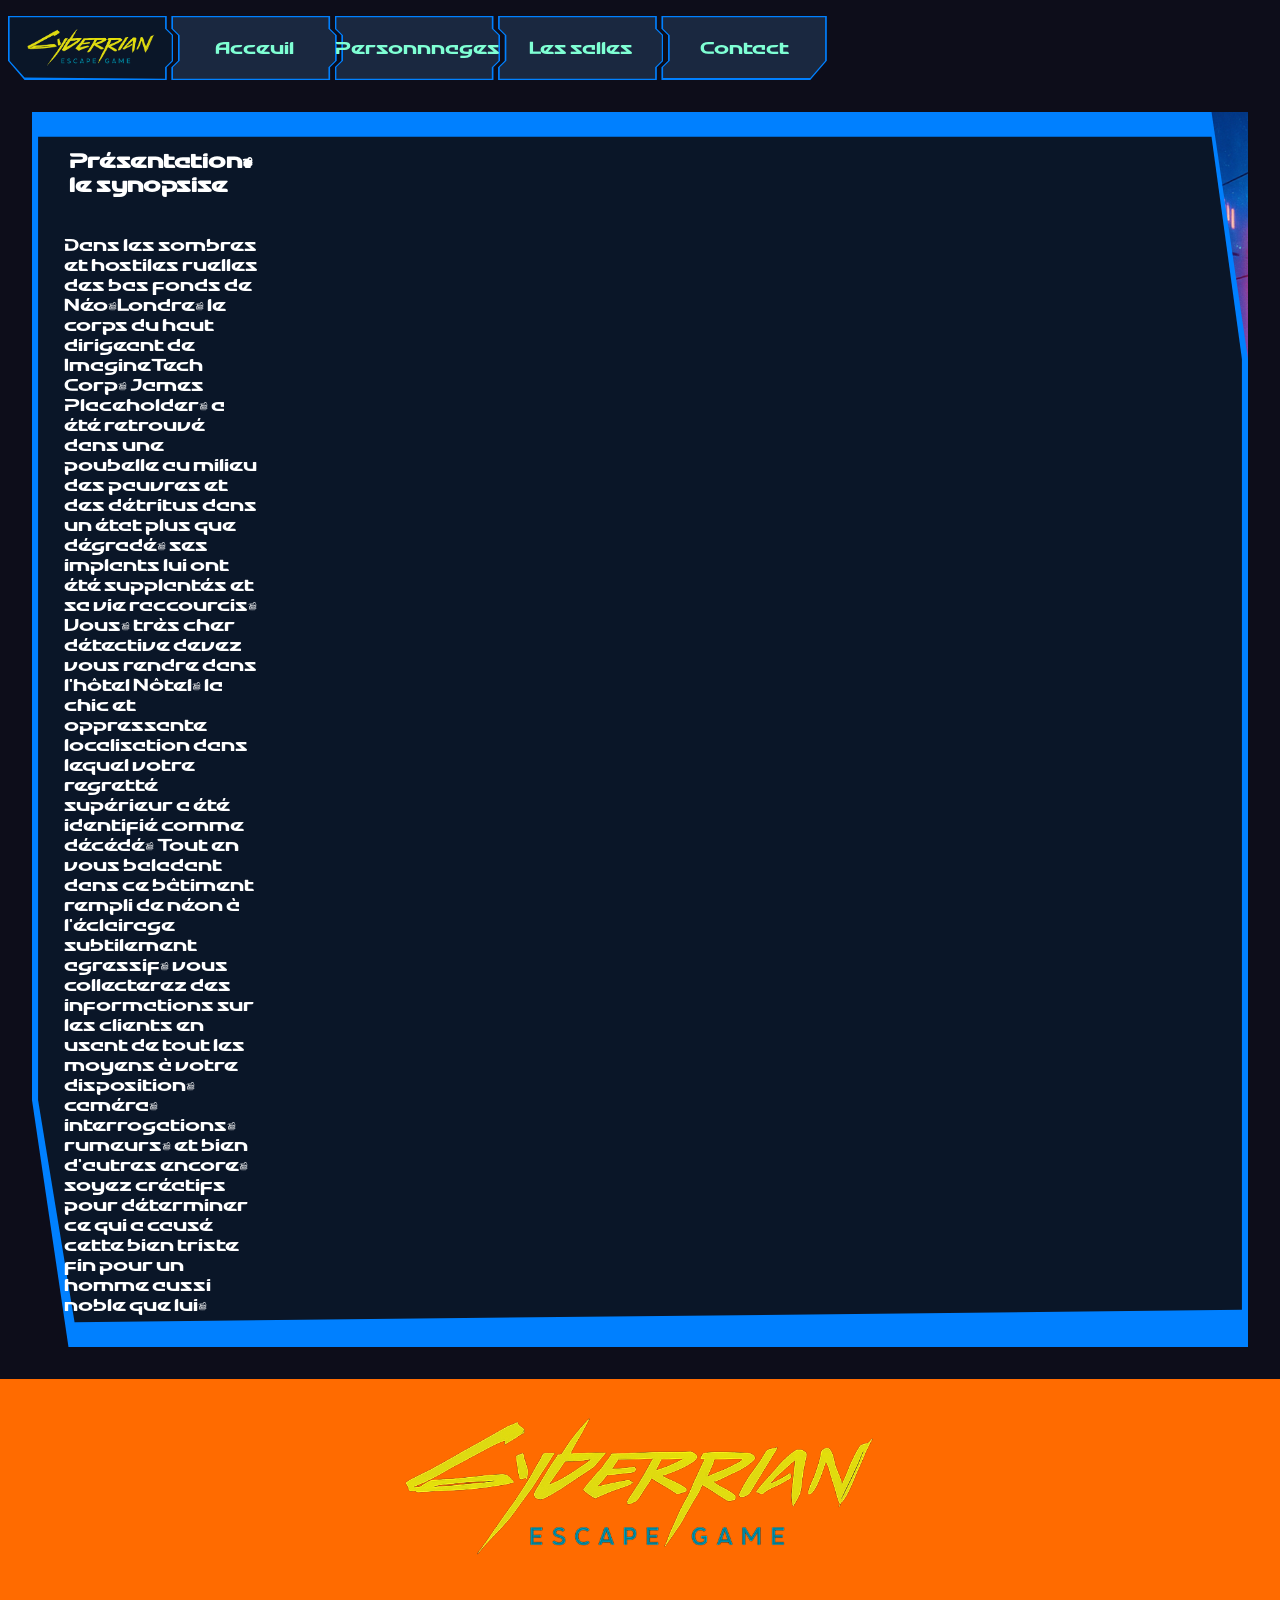
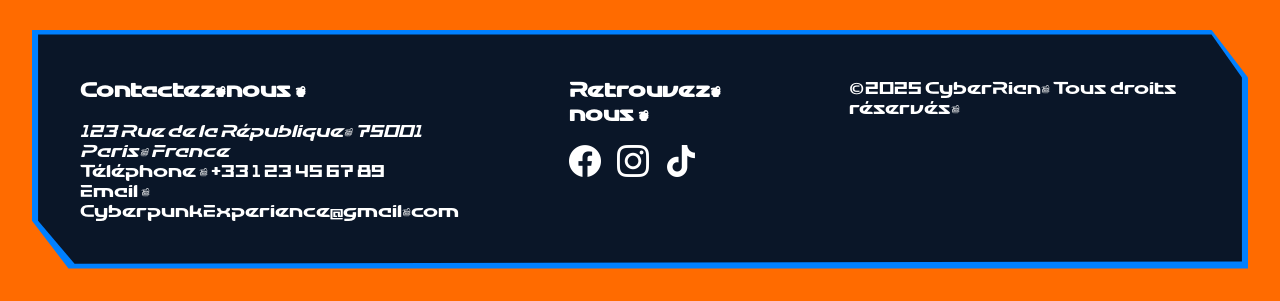
==== src/Acceuil.html @ f144827d "présentation et image hotel et cuisine" ====
<!DOCTYPE html>
<html lang="en">
<head>
    <meta charset="UTF-8">
    <meta name="viewport" content="width=device-width, initial-scale=1.0">
    <title>Escape Game CyberPunk - Victorian</title>
    <link rel="stylesheet" href="css/main.css">
    <link rel="stylesheet" href="css/header.css">
    <link rel="stylesheet" href="css/footer.css">
    <link rel="stylesheet" href="css/acceuil.css">
</head>
<body>
    <header>
        <!-- NavBar -->
         <nav>
            <div>
                <img src="images/Logo.png" alt="" id="LogoSite">
            </div>

            <div>
                <a href="Acceuil.html">Acceuil</a>
                <div class="sousMenu">
                    <div><a href="">Présentation</a></div>
                    <div><a href="">Un Univers</a></div>
                    <div><a href="">Une expérience</a></div>
                </div>
            </div>

            <div>
                <a href="Pnj.html">Personnnages</a>
                <div class="sousMenu">
                    <div><a href="">Pnj name</a></div>
                    <div><a href="">Pnj name</a></div>
                    <div><a href="">Pnj name</a></div>
                    <div><a href="">Pnj name</a></div>
                    <div><a href="">Pnj name</a></div>
                    <div><a href="">Pnj name</a></div>
                </div>
            </div>

            <div>
                <a href="Salles.html">Les salles</a>
                <div class="sousMenu">
                    <div><a href="">Hall du Nôtel</a></div>
                    <div><a href="">Nanty Narking</a></div>
                    <div><a href="">Room</a></div>
                    <div><a href="">Tickety-boo kitchen</a></div>
                    <div><a href="">ELSUR</a></div>
                </div>
            </div>

            <div>
                <a href="Contact.html">Contact</a>
                <div class="sousMenu">
                    <div><a href="">Informations</a></div>
                    <div><a href="">Candidater</a></div>
                </div>
            </div>
            
         </nav>
        
    </header>

    <main>
        <!-- présentation -->
        <article>
            <div id="présentation">
                <h3>Présentation: le synopsise </h3>
                <p>
                    Dans les sombres et hostiles ruelles des bas fonds de Néo-Londre,
                    le corps du haut dirigeant de ImagineTech Corp, James Placeholder,
                    a été retrouvé dans une poubelle au milieu des pauvres et des détritus dans un état plus que dégradé,
                    ses implants lui ont été supplantés et sa vie raccourcis. Vous, très cher détective devez vous rendre dans l'hôtel Nôtel,
                    la chic et oppressante localisation dans lequel votre regretté supérieur a été identifié comme décédé.
                    Tout en vous baladant dans ce bâtiment rempli de néon à l'éclairage subtilement agressif,
                    vous collecterez des informations sur les clients en usant de tout les moyens à votre disposition,
                    caméra, interrogations, rumeurs, et bien d'autres encore,
                    soyez créatifs pour déterminer ce qui a causé cette bien triste fin pour un homme aussi noble que lui.

                </p>
            </div>
            <div>
                <img src="./images/hotel.png" alt="image de l'hotel de l'extreieur" id="imageHotel">
                <img src="" alt="">
                <img src="" alt="">
            </div>

        </article>
    </main>
    
    <footer>
        <div>
            <img src="images/Logo.png" alt="Logo" id="logoFooter">
        </div>

        <article>
            <div id="InfosFooter">
                <h3>Contactez-nous !</h3>
                <address>
                    <p>123 Rue de la République, 75001 Paris, France</p>
                </address>
                <p>Téléphone : <a href="tel:+33123456789">+33 1 23 45 67 89</a></p>
                <p>Email : <a href="mailto:contact@monsite.fr">CyberpunkExperience@gmail.com</a></p>
            </div>

            <div id="ContactFooter">
                <h3>Retrouvez-nous !</h3>
                <div>
                    <a href="https://www.youtube.com/watch?v=dQw4w9WgXcQ" target="_blank"><img src="images/facebook.png" alt="FaceBook logo"></a>
                    <a href="https://www.youtube.com/watch?v=dQw4w9WgXcQ" target="_blank"><img src="images/instagram.png" alt="Instagram logo"></a>
                    <a href="https://www.youtube.com/watch?v=dQw4w9WgXcQ" target="_blank"><img src="images/tik-tok.png" alt="Tiktok logo"></a>
                </div>
            </div>

            <div id="CopyFooter">
                <p>&copy; 2025 CyberRian. Tous droits réservés.</p>
            </div>

        </article>
    </footer>

</body>
</html>
---- src/css/main.css ----
@font-face {
  font-family: myFont;
  src: url(../font/ALTRONED_Trial.otf);
}

* {
    padding: 0;
    margin: 0;
    text-decoration: none;
    list-style: none;
    scroll-behavior: smooth;
    font-family: "myFont", "Arial", "sans-serif";
}

a:visited {
  text-decoration: none;
}

body {
  display: flex;
  flex-direction: column;
  background-color: #0d0d1a;
  min-height: 100vh;
}

main {
  flex: 1;
}
---- src/css/header.css ----
header {
    top:0 ;
    position: sticky;
    padding-top: 1em ;
    padding-left: 0.5em;
    display: flex;
    white-space:nowrap ;
}

/* NavBar */

#LogoSite {
    display: block;
    width: 80%;
}

nav {
    height: 4em;
    width: 65%;
    display: flex;
    align-items: stretch;  
    justify-content: space-around;
}

nav > div {
    flex: 1;
    display: flex;
    position: relative;
    justify-content: center;
    align-items: center;
}

nav a {
    color: aquamarine;
}

/* Effet cascade avec délai progressif */

/* On vide les div principales */
nav > div:nth-child(1),
nav > div:nth-child(2),
nav > div:nth-child(3),
nav > div:nth-child(4),
nav > div:nth-child(5) {
    background-color: transparent;
}

nav > div:nth-child(2) {
    left: -2px;
}
nav > div:nth-child(3) {
    left: -4px;
}
nav > div:nth-child(4) {
    left: -6px;
}
nav > div:nth-child(5) {
    left: -8px;
}
/* On déplace tout sur des ::before */
nav > div:nth-child(1)::before,
nav > div:nth-child(2)::before,
nav > div:nth-child(3)::before,
nav > div:nth-child(4)::before,
nav > div:nth-child(5)::before {
    content: '';
    position: absolute;
    top: 0;
    left: 0;
    width: 100%;
    height: 100%;
    z-index: -1;
    background-color: #1a2840;
    clip-path: polygon(1% 2%, 95% 2%, 95% 20%, 99% 30%, 99% 70%, 95% 80%, 95% 98%, 1% 98%, 1% 80%, 5% 70%, 5% 30%, 1% 20%);
    pointer-events: none;
}

nav > div:nth-child(1)::before {
    background-color: #0a1628;
    clip-path: polygon(95% 2%, 95% 20%, 99% 30%, 99% 70%, 95% 80%, 95% 98%, 10% 96%, 1% 70%, 1% 2%);
}

nav > div:nth-child(5)::before {
    clip-path: polygon(1% 2%, 99% 2%, 99% 70%, 90% 97%, 1% 97%, 1% 80%, 5% 70%, 5% 30%, 1% 20%);
}



/* Appliquer la fausse bordure sur chaque div de la navbar */
nav > div::after {
    content: "";
    position: absolute;
    top: 0;
    left: 0;
    width: 100%;
    height: 100%;
    z-index: -2; /* Derrière le ::before */
    background: #0080ff; /* Couleur de la bordure */
    clip-path: polygon(0 0, 96% 0, 96% 20%, 100% 30%, 100% 70%, 96% 80%, 96% 100%, 0 100%, 0 80%, 4% 70%, 4% 30%, 0 20%);
}

/* Tu peux personnaliser les formes si elles diffèrent par div */
nav > div:nth-child(1)::after {
    clip-path: polygon(96% 0, 96% 20%, 100% 30%, 100% 70%, 96% 80%, 96% 100%, 10% 100%, 0 70%, 0 0);
}

nav > div:nth-child(5)::after {
    clip-path: polygon(0 0, 100% 0, 100% 70%, 90% 100%, 0 100%, 0 80%, 4% 70%, 4% 30%, 0 20%);
}

nav > div:hover::before{
    background-color: #0a1628;
}

nav > div:hover::after{
    background-color: #00d9ff;
}








.sousMenu {
    position: absolute;
    padding-top: 2px;
    top: 100%;
    left: 0;
    width: 100%;
    display: none;
}

.sousMenu > div {
    height: 2.5em;
    opacity: 0;
    transform: translateX(-30px);
    margin-bottom: 8px;
    position: relative;
}

.sousMenu > div::before {
    content: "";
    position: absolute;
    top: 0;
    left: 0;
    width: 100%;
    height: 100%;
    z-index: -1; /* Derrière le ::before */
    background-color: #1a2840;
    clip-path: polygon(6% 98%, 1% 98%, 1% 4%, 99% 4%, 99% 63%, 91% 96%, 15% 96%, 15% 90%, 6% 90%);
}

.sousMenu > div::after {
    content: "";
    position: absolute;
    top: 0;
    left: 0;
    width: 100%;
    height: 100%;
    z-index: -2; /* Derrière le ::before */
    background-color: #642c5d;
    clip-path: polygon(7% 100%, 0 100%, 0 0, 100% 0, 100% 65%, 92% 100%, 14% 100%, 14% 92%, 7% 92%);
}

.sousMenu > div:hover::before {
    background-color: #0a1628;
}

.sousMenu > div:hover::after {
    background-color: #ff0080;
}



.sousMenu > div > a {
    display: flex;
    justify-content: center;
    align-items: center;
    height: 100%;
    text-decoration: none;
    font-size: 75%;
}

nav > div:hover .sousMenu {
    display: block;
}

nav > div:hover .sousMenu > div {
    animation: slideIn 0.4s forwards;
}

@keyframes slideIn {
    0% {
        opacity: 0;
        transform: translateX(-30px);
    }
    100% {
        opacity: 1;
        transform: translateX(0);
    }
}

/* Effet cascade avec délai progressif */
nav > div:hover .sousMenu > div:nth-child(1) {
    animation-delay: 0s;
}

nav > div:hover .sousMenu > div:nth-child(2) {
    animation-delay: 0.08s;
}

nav > div:hover .sousMenu > div:nth-child(3) {
    animation-delay: 0.16s;
}

nav > div:hover .sousMenu > div:nth-child(4) {
    animation-delay: 0.24s;
}

nav > div:hover .sousMenu > div:nth-child(5) {
    animation-delay: 0.32s;
}

nav > div:hover .sousMenu > div:nth-child(6) {
    animation-delay: 0.40s;
}
---- src/css/footer.css ----
footer {
    display: flex;
    width: 100%;
    background-color: #ff6b00;
    flex-direction: column;
}

footer > div {
    display: flex;
    justify-content: center;
    padding: 2em;
}

#logoFooter {
    display: block;
    width: 40%;
}

footer > article {
    position: relative;
    display: flex;
    flex-direction: row;
    align-items: stretch;
    justify-content: space-between;
    overflow: hidden; /* Évite que les formes dépassent */
    background: none; /* Important pour voir les pseudo-éléments */
    margin: 2em;
}

footer > article::before {
    content: "";
    position: absolute;
    height: 100%;
    width: 100%;
    z-index: 1; /* Derrière le ::before */
    background-color: #0a1628;
    clip-path: polygon(97% 2%, 99.5% 20%, 99.5% 97%, 3.5% 98%, 0.5% 80%, 0.5% 2%);
}
footer > article::after {
    content: "";
    position: absolute;
    height: 100%;
    width: 100%;
    z-index: 0; /*  Derrière le ::before */
    background-color: #0080ff;
    clip-path: polygon(97% 0, 100% 20%, 100% 100%, 3% 100%, 0 80%, 0 0);
}


footer > article > div {
    margin: 2em;
}



footer h3 {
    padding-bottom: 1em;
}

#InfosFooter {
    padding: 1em;
}

#ContactFooter {
    padding: 1em;
}

#ContactFooter > div {
    display:flex;
    gap: 1em;
}

#ContactFooter > div > a {
    width: 32px;
}

#ContactFooter img {
    display: block;
    width: 100%;
}

#CopyFooter {
    padding: 1em;
}


footer h3, footer p, footer a {
    position: relative; /* S’assure que le texte est au-dessus du clip */
    z-index: 10;
    color: white;
}
---- src/css/acceuil.css ----
main > article {
    position: relative;
    display: flex;
    flex-direction: row;
    align-items: stretch;
    justify-content: space-between;
    overflow: hidden; /* Évite que les formes dépassent */
    background: none; /* Important pour voir les pseudo-éléments */
    margin: 2em;
    z-index: -3;
}

main > article::before {
    content: "";
    position: absolute;
    height: 100%;
    width: 100%;
    z-index: 1; /* Derrière le ::before */
    background-color: #0a1628;
    clip-path: polygon(97% 2%, 99.5% 20%, 99.5% 97%, 3.5% 98%, 0.5% 80%, 0.5% 2%);
}
main > article::after {
    content: "";
    position: absolute;
    height: 100%;
    width: 100%;
    z-index: 0; /*  Derrière le ::before */
    background-color: #0080ff;
    clip-path: polygon(97% 0, 100% 20%, 100% 100%, 3% 100%, 0 80%, 0 0);
}
main h3, main p, main a {
    position: relative; /* S’assure que le texte est au-dessus du clip */
    z-index: 10;
    color: white;
    margin: 2em;
}
#imageHotel
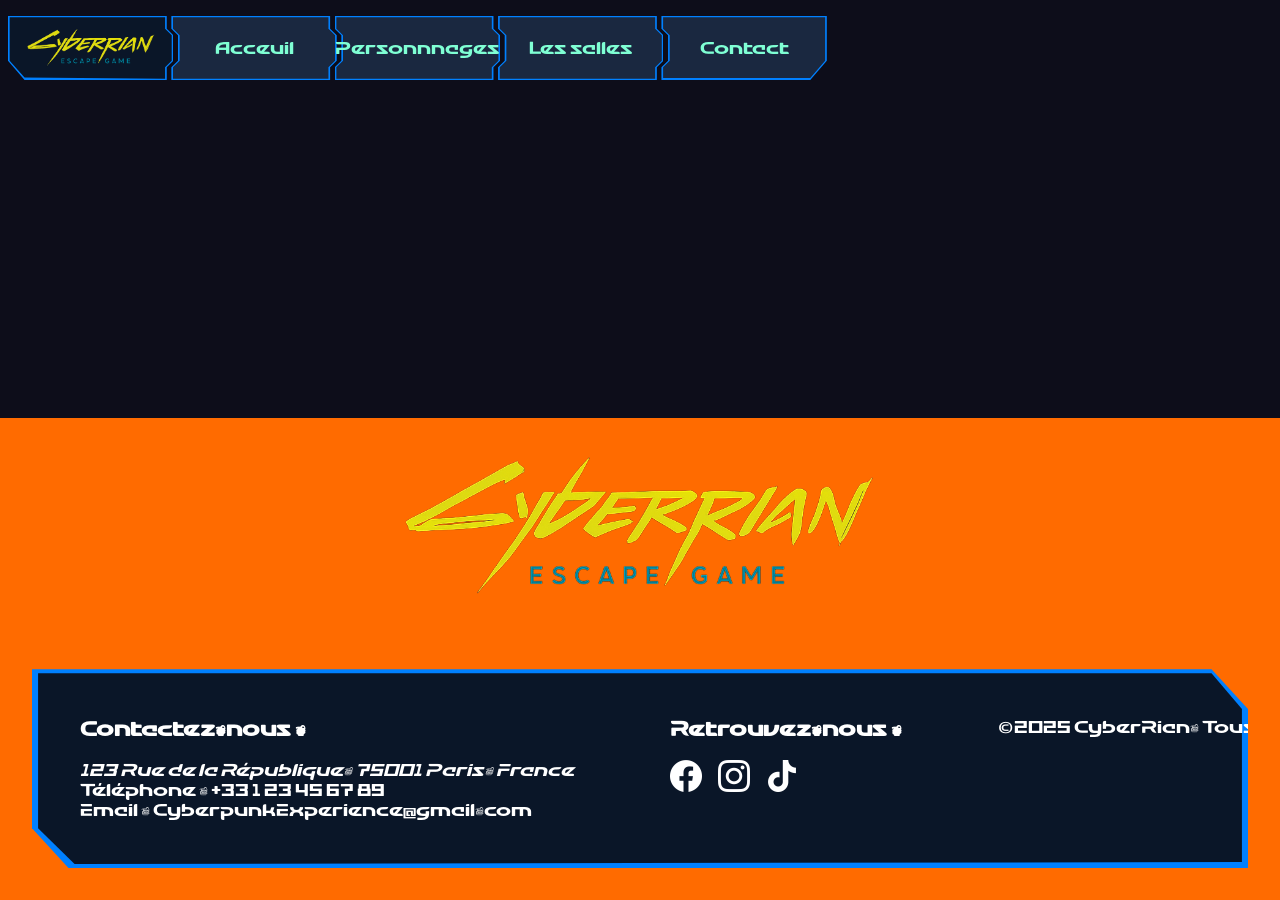
==== commit 5fc3c2cc: "patch footer" ====
--- a/src/Acceuil.html
+++ b/src/Acceuil.html
@@ -7,7 +7,6 @@
     <link rel="stylesheet" href="css/main.css">
     <link rel="stylesheet" href="css/header.css">
     <link rel="stylesheet" href="css/footer.css">
-    <link rel="stylesheet" href="css/acceuil.css">
 </head>
 <body>
     <header>
@@ -62,30 +61,6 @@
     </header>
 
     <main>
-        <!-- présentation -->
-        <article>
-            <div id="présentation">
-                <h3>Présentation: le synopsise </h3>
-                <p>
-                    Dans les sombres et hostiles ruelles des bas fonds de Néo-Londre,
-                    le corps du haut dirigeant de ImagineTech Corp, James Placeholder,
-                    a été retrouvé dans une poubelle au milieu des pauvres et des détritus dans un état plus que dégradé,
-                    ses implants lui ont été supplantés et sa vie raccourcis. Vous, très cher détective devez vous rendre dans l'hôtel Nôtel,
-                    la chic et oppressante localisation dans lequel votre regretté supérieur a été identifié comme décédé.
-                    Tout en vous baladant dans ce bâtiment rempli de néon à l'éclairage subtilement agressif,
-                    vous collecterez des informations sur les clients en usant de tout les moyens à votre disposition,
-                    caméra, interrogations, rumeurs, et bien d'autres encore,
-                    soyez créatifs pour déterminer ce qui a causé cette bien triste fin pour un homme aussi noble que lui.
-
-                </p>
-            </div>
-            <div>
-                <img src="./images/hotel.png" alt="image de l'hotel de l'extreieur" id="imageHotel">
-                <img src="" alt="">
-                <img src="" alt="">
-            </div>
-
-        </article>
     </main>
     
     <footer>
@@ -95,7 +70,7 @@
 
         <article>
             <div id="InfosFooter">
-                <h3>Contactez-nous !</h3>
+                <h3>Contactez-nous :</h3>
                 <address>
                     <p>123 Rue de la République, 75001 Paris, France</p>
                 </address>
--- a/src/css/footer.css
+++ b/src/css/footer.css
@@ -48,21 +48,17 @@
 
 
 footer > article > div {
+    display: flex;
+    flex-direction: column;
     margin: 2em;
+    justify-content: flex-start;
+    padding: 1em;
+    white-space:nowrap ;
+
 }
-
-
 
 footer h3 {
     padding-bottom: 1em;
-}
-
-#InfosFooter {
-    padding: 1em;
-}
-
-#ContactFooter {
-    padding: 1em;
 }
 
 #ContactFooter > div {
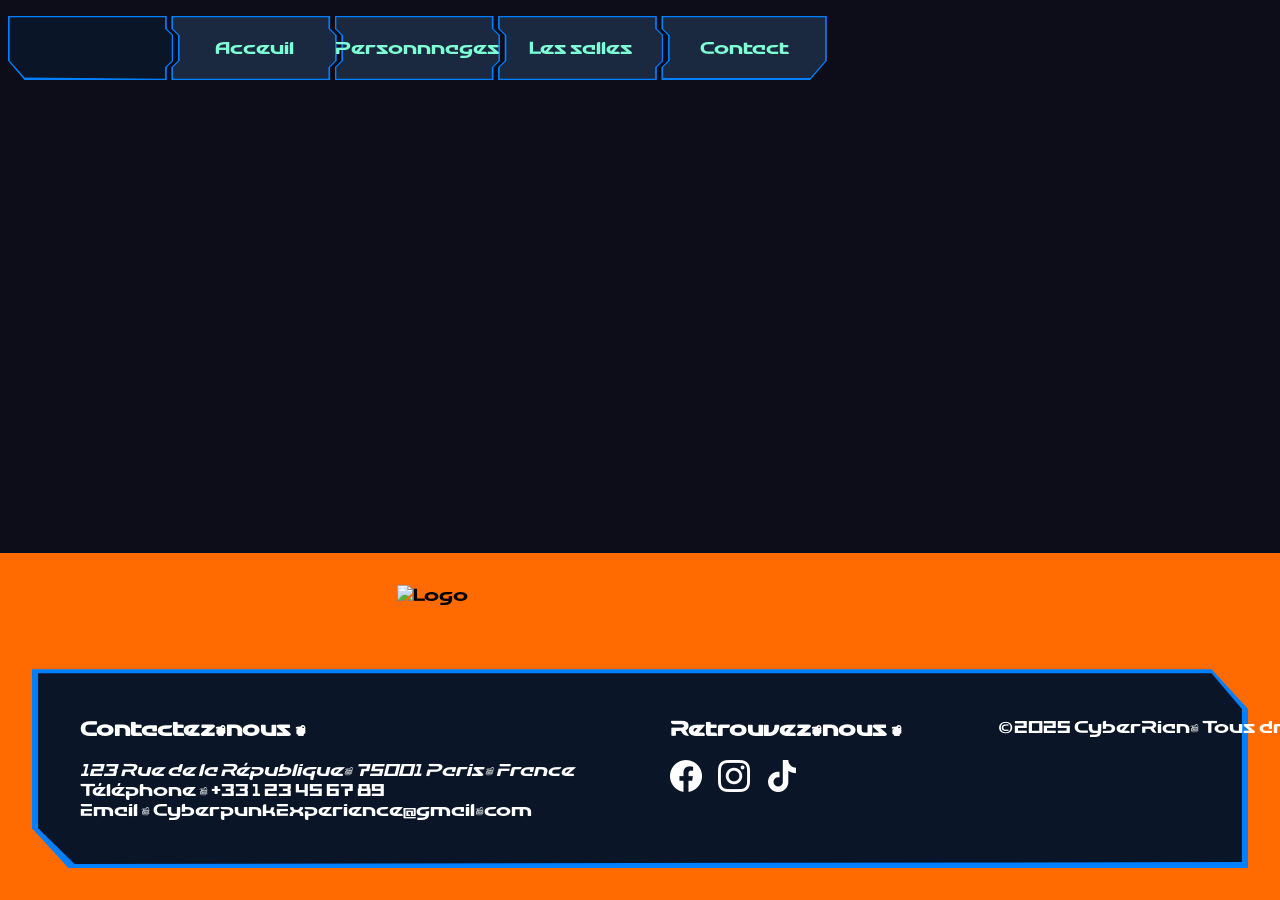
==== commit a52239ed: "MAJ structure" ====
--- a/src/Acceuil.html
+++ b/src/Acceuil.html
@@ -4,55 +4,53 @@
     <meta charset="UTF-8">
     <meta name="viewport" content="width=device-width, initial-scale=1.0">
     <title>Escape Game CyberPunk - Victorian</title>
-    <link rel="stylesheet" href="css/main.css">
-    <link rel="stylesheet" href="css/header.css">
-    <link rel="stylesheet" href="css/footer.css">
+    <link rel="stylesheet" href="css/style.css">
 </head>
 <body>
     <header>
         <!-- NavBar -->
          <nav>
-            <div>
-                <img src="images/Logo.png" alt="" id="LogoSite">
+            <div class="boxType menu">
+                <img src="images/logoTempo.png" alt="" id="LogoSite">
             </div>
 
-            <div>
+            <div class="boxType menu">
                 <a href="Acceuil.html">Acceuil</a>
                 <div class="sousMenu">
-                    <div><a href="">Présentation</a></div>
-                    <div><a href="">Un Univers</a></div>
-                    <div><a href="">Une expérience</a></div>
+                    <div class="boxType sousMenuElement"><a href="">Présentation</a></div>
+                    <div class="boxType sousMenuElement"><a href="">Un Univers</a></div>
+                    <div class="boxType sousMenuElement"><a href="">Une expérience</a></div>
                 </div>
             </div>
 
-            <div>
+            <div class="boxType menu">
                 <a href="Pnj.html">Personnnages</a>
                 <div class="sousMenu">
-                    <div><a href="">Pnj name</a></div>
-                    <div><a href="">Pnj name</a></div>
-                    <div><a href="">Pnj name</a></div>
-                    <div><a href="">Pnj name</a></div>
-                    <div><a href="">Pnj name</a></div>
-                    <div><a href="">Pnj name</a></div>
+                    <div class="boxType sousMenuElement"><a href="">Pnj name</a></div>
+                    <div class="boxType sousMenuElement"><a href="">Pnj name</a></div>
+                    <div class="boxType sousMenuElement"><a href="">Pnj name</a></div>
+                    <div class="boxType sousMenuElement"><a href="">Pnj name</a></div>
+                    <div class="boxType sousMenuElement"><a href="">Pnj name</a></div>
+                    <div class="boxType sousMenuElement"><a href="">Pnj name</a></div>
                 </div>
             </div>
 
-            <div>
+            <div class="boxType menu">
                 <a href="Salles.html">Les salles</a>
                 <div class="sousMenu">
-                    <div><a href="">Hall du Nôtel</a></div>
-                    <div><a href="">Nanty Narking</a></div>
-                    <div><a href="">Room</a></div>
-                    <div><a href="">Tickety-boo kitchen</a></div>
-                    <div><a href="">ELSUR</a></div>
+                    <div class="boxType sousMenuElement"><a href="">Hall du Nôtel</a></div>
+                    <div class="boxType sousMenuElement"><a href="">Nanty Narking</a></div>
+                    <div class="boxType sousMenuElement"><a href="">Room</a></div>
+                    <div class="boxType sousMenuElement"><a href="">Tickety-boo kitchen</a></div>
+                    <div class="boxType sousMenuElement"><a href="">ELSUR</a></div>
                 </div>
             </div>
 
-            <div>
+            <div class="boxType menu">
                 <a href="Contact.html">Contact</a>
                 <div class="sousMenu">
-                    <div><a href="">Informations</a></div>
-                    <div><a href="">Candidater</a></div>
+                    <div class="boxType sousMenuElement"><a href="">Informations</a></div>
+                    <div class="boxType sousMenuElement"><a href="">Candidater</a></div>
                 </div>
             </div>
             
@@ -61,16 +59,21 @@
     </header>
 
     <main>
+
+        
+
+
+
     </main>
     
     <footer>
         <div>
-            <img src="images/Logo.png" alt="Logo" id="logoFooter">
+            <img src="images/logoTempo.png" alt="Logo" id="logoFooter">
         </div>
 
-        <article>
+        <article class="boxType" id="footer">
             <div id="InfosFooter">
-                <h3>Contactez-nous :</h3>
+                <h3>Contactez-nous !</h3>
                 <address>
                     <p>123 Rue de la République, 75001 Paris, France</p>
                 </address>
--- a/src/css/style.css
+++ b/src/css/style.css
@@ -0,0 +1,340 @@
+/* ----------------TOOL BOX ---------------- */
+@font-face {
+  font-family: myFont;
+  src: url(../font/ALTRONED_Trial.otf);
+}
+
+* {
+    padding: 0;
+    margin: 0;
+    text-decoration: none;
+    list-style: none;
+    scroll-behavior: smooth;
+    font-family: "myFont", "Arial", "sans-serif";
+}
+
+a:visited {
+  text-decoration: none;
+}
+
+
+body {
+  display: flex;
+  flex-direction: column;
+  background-color:#0d0d1a ;
+  min-height: 100vh;
+}
+/* ----------------TOOL BOX ---------------- */
+
+
+/* ----------------- HEADER ----------------- */
+
+header {
+    top:0 ;
+    position: sticky;
+    padding-top: 1em ;
+    padding-left: 0.5em;
+    display: flex;
+    white-space:nowrap ;
+    z-index: 1;
+}
+
+/* NavBar */
+
+#LogoSite {
+    display: block;
+    width: 80%;
+}
+
+nav {
+    height: 4em;
+    width: 65%;
+    display: flex;
+    align-items: stretch;  
+    justify-content: space-around;
+}
+
+.menu {
+    flex: 1;
+    display: flex;
+    position: relative;
+    justify-content: center;
+    align-items: center;
+}
+
+nav a {
+    color: aquamarine;
+}
+
+/* Effet cascade avec délai progressif */
+
+
+/*  element réutilisables */
+.boxType {
+background-color: transparent;
+}
+
+.boxType::before {
+    content: "";
+    position: absolute;
+    top: 0;
+    width: 100%;
+    height: 100%;
+    z-index: -1;
+    pointer-events: none;
+}
+
+.boxType::after {
+    content: "";
+    position: absolute;
+    top: 0;
+    width: 100%;
+    height: 100%;
+    z-index: -2; /* Derrière le ::before */
+    pointer-events: none;
+
+
+}
+
+/* fin box base */
+
+
+
+
+
+/* custom box menu nav */
+.menu::before {
+    background-color: #1a2840;
+    clip-path: polygon(1% 2%, 95% 2%, 95% 20%, 99% 30%, 99% 70%, 95% 80%, 95% 98%, 1% 98%, 1% 80%, 5% 70%, 5% 30%, 1% 20%);
+}
+
+.menu::after {
+    background: #0080ff; /* Couleur de la bordure */
+    clip-path: polygon(0 0, 96% 0, 96% 20%, 100% 30%, 100% 70%, 96% 80%, 96% 100%, 0 100%, 0 80%, 4% 70%, 4% 30%, 0 20%);
+}
+
+.menu:hover::before {
+    background-color: #0a1628;
+}
+
+.menu:hover::after {
+    background-color: #00d9ff;
+}
+
+
+.menu:nth-child(2) {
+    left: -2px;
+}
+.menu:nth-child(3) {
+    left: -4px;
+}
+.menu:nth-child(4) {
+    left: -6px;
+}
+.menu:nth-child(5) {
+    left: -8px;
+}
+
+
+.menu:nth-child(1)::before {
+    background-color: #0a1628;
+    clip-path: polygon(95% 2%, 95% 20%, 99% 30%, 99% 70%, 95% 80%, 95% 98%, 10% 96%, 1% 70%, 1% 2%);
+}
+
+.menu:nth-child(5)::before {
+    clip-path: polygon(1% 2%, 99% 2%, 99% 70%, 90% 97%, 1% 97%, 1% 80%, 5% 70%, 5% 30%, 1% 20%);
+}
+
+
+.menu:nth-child(1)::after {
+    clip-path: polygon(96% 0, 96% 20%, 100% 30%, 100% 70%, 96% 80%, 96% 100%, 10% 100%, 0 70%, 0 0);
+}
+
+.menu:nth-child(5)::after {
+    clip-path: polygon(0 0, 100% 0, 100% 70%, 90% 100%, 0 100%, 0 80%, 4% 70%, 4% 30%, 0 20%);
+}
+
+/* fin custom box menu nav */
+
+/* custom box sous menu nav */
+
+.sousMenu {
+    position: absolute;
+    padding-top: 2px;
+    top: 100%;
+    width: 100%;
+    left: 0;
+    display: none;
+}
+
+.sousMenuElement {
+    height: 2.5em;
+    opacity: 0;
+    transform: translateX(-30px);
+    margin-bottom: 8px;
+}
+
+.sousMenuElement::before {
+    background-color: #1a2840;
+    clip-path: polygon(6% 98%, 1% 98%, 1% 4%, 99% 4%, 99% 63%, 91% 96%, 15% 96%, 15% 90%, 6% 90%);
+}
+
+.sousMenuElement::after {
+    background-color: #642c5d;
+    clip-path: polygon(7% 100%, 0 100%, 0 0, 100% 0, 100% 65%, 92% 100%, 14% 100%, 14% 92%, 7% 92%);
+}
+
+.sousMenuElement:hover::before {
+    background-color: #0a1628;
+}
+
+.sousMenuElement:hover::after {
+    background-color: #ff0080;
+}
+
+/* fin custom box sous menu nav */
+
+/* elemnts des sous menu */
+
+.sousMenuElement > a {
+    display: flex;
+    justify-content: center;
+    align-items: center;
+    height: 100%;
+    text-decoration: none;
+    font-size: 75%;
+}
+
+nav > div:hover .sousMenu {
+    display: block;
+}
+
+nav > div:hover .sousMenuElement {
+    animation: slideIn 0.4s forwards;
+}
+
+@keyframes slideIn {
+    0% {
+        opacity: 0;
+        transform: translateX(-30px);
+    }
+    100% {
+        opacity: 1;
+        transform: translateX(0);
+    }
+}
+
+nav > div:hover .sousMenuElement:nth-child(1) {
+    animation-delay: 0s;
+}
+
+nav > div:hover .sousMenuElement:nth-child(2) {
+    animation-delay: 0.08s;
+}
+
+nav > div:hover .sousMenuElement:nth-child(3) {
+    animation-delay: 0.16s;
+}
+
+nav > div:hover .sousMenuElement:nth-child(4) {
+    animation-delay: 0.24s;
+}
+
+nav > div:hover .sousMenuElement:nth-child(5) {
+    animation-delay: 0.32s;
+}
+
+nav > div:hover .sousMenuElement:nth-child(6) {
+    animation-delay: 0.40s;
+}
+
+/* --------------------------FIN HEADER -------------------------- */
+
+
+
+/* ---------------------------- FOOTER -------------------------- */
+
+footer {
+    display: flex;
+    width: 100%;
+    background-color: #ff6b00;
+    flex-direction: column;
+}
+
+footer > div {
+    display: flex;
+    justify-content: center;
+    padding: 2em;
+}
+
+#logoFooter {
+    display: block;
+    width: 40%;
+}
+
+#footer {
+    display: flex;
+    position: relative;
+    flex-direction: row;
+    align-items: stretch;
+    justify-content: space-between;
+    z-index: 0;
+    margin: 2em;
+}
+
+#footer::before {
+    background-color: #0a1628;
+    clip-path: polygon(97% 2%, 99.5% 20%, 99.5% 97%, 3.5% 98%, 0.5% 80%, 0.5% 2%);
+}
+#footer::after {
+    background-color: #0080ff;
+    clip-path: polygon(97% 0, 100% 20%, 100% 100%, 3% 100%, 0 80%, 0 0);
+}
+
+#footer > div {
+    white-space: nowrap;
+    margin: 2em;
+    padding: 1em;
+}
+
+#footer h3 {
+    padding-bottom: 1em;
+}
+
+#ContactFooter > div {
+    display:flex;
+    gap: 1em;
+}
+
+#ContactFooter > div > a {
+    width: 32px;
+}
+
+#ContactFooter img {
+    display: block;
+    width: 100%;
+}
+
+#CopyFooter {
+    padding: 1em;
+}
+
+#footer h3, #footer p, #footer a {
+    position: relative; /* S’assure que le texte est au-dessus du clip */
+    z-index: 10;
+    color: white;
+}
+
+/* ------------------------- FIN FOOTER -------------------------- */
+
+
+
+/* ----------------------- MAIN  ---------------------------- */
+
+main {
+  flex: 1;
+}
+
+
+
+/* ------------------------ FIN MAIN------------------------- */
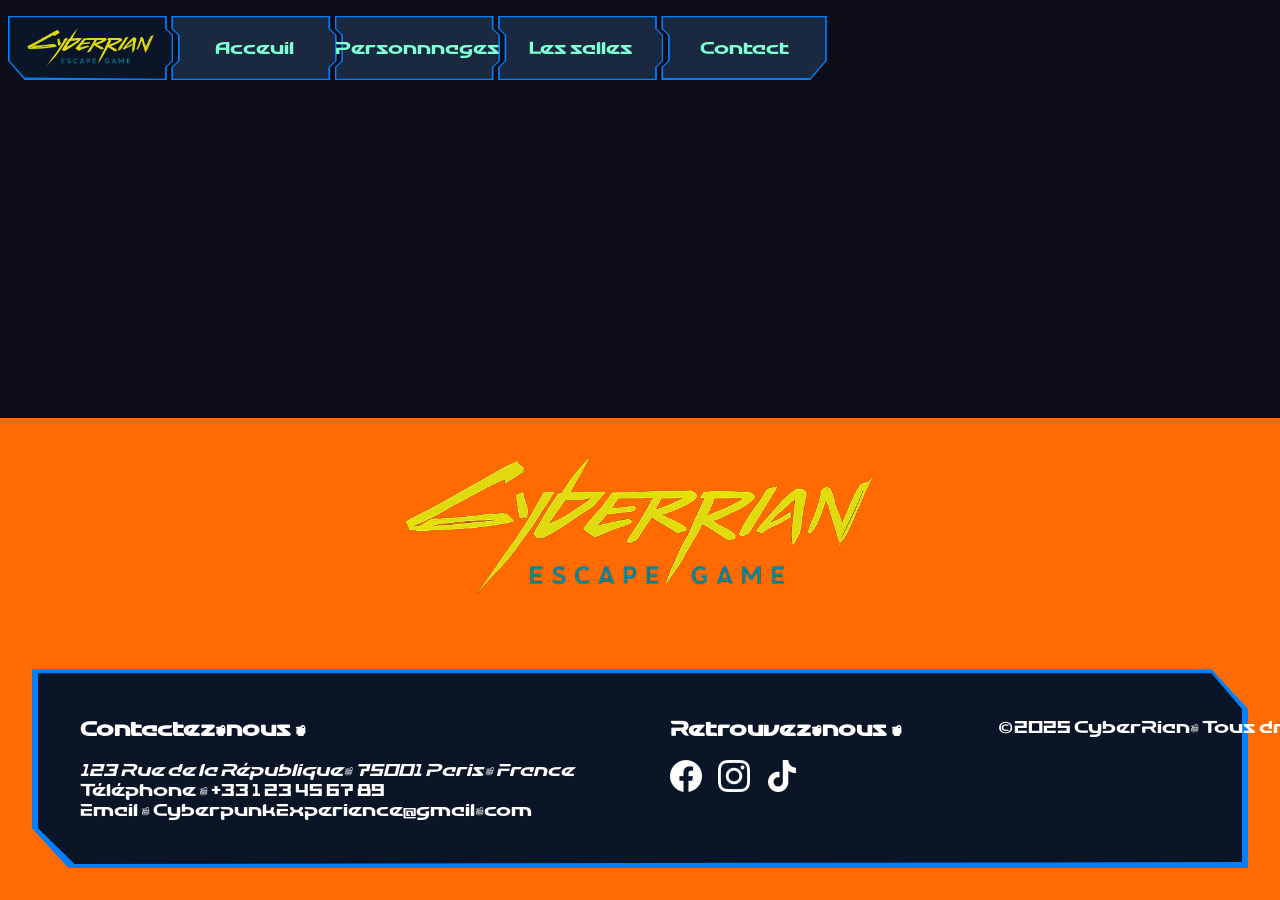
==== commit 547eba60: "Merge branch 'main' of https://github.com/Gandalf0207/EscapeGameVictorianCyberpunk" ====
--- a/src/Acceuil.html
+++ b/src/Acceuil.html
@@ -11,7 +11,7 @@
         <!-- NavBar -->
          <nav>
             <div class="boxType menu">
-                <img src="images/logoTempo.png" alt="" id="LogoSite">
+                <img src="images/Logo.png" alt="" id="LogoSite">
             </div>
 
             <div class="boxType menu">
@@ -68,7 +68,7 @@
     
     <footer>
         <div>
-            <img src="images/logoTempo.png" alt="Logo" id="logoFooter">
+            <img src="images/Logo.png" alt="Logo" id="logoFooter">
         </div>
 
         <article class="boxType" id="footer">
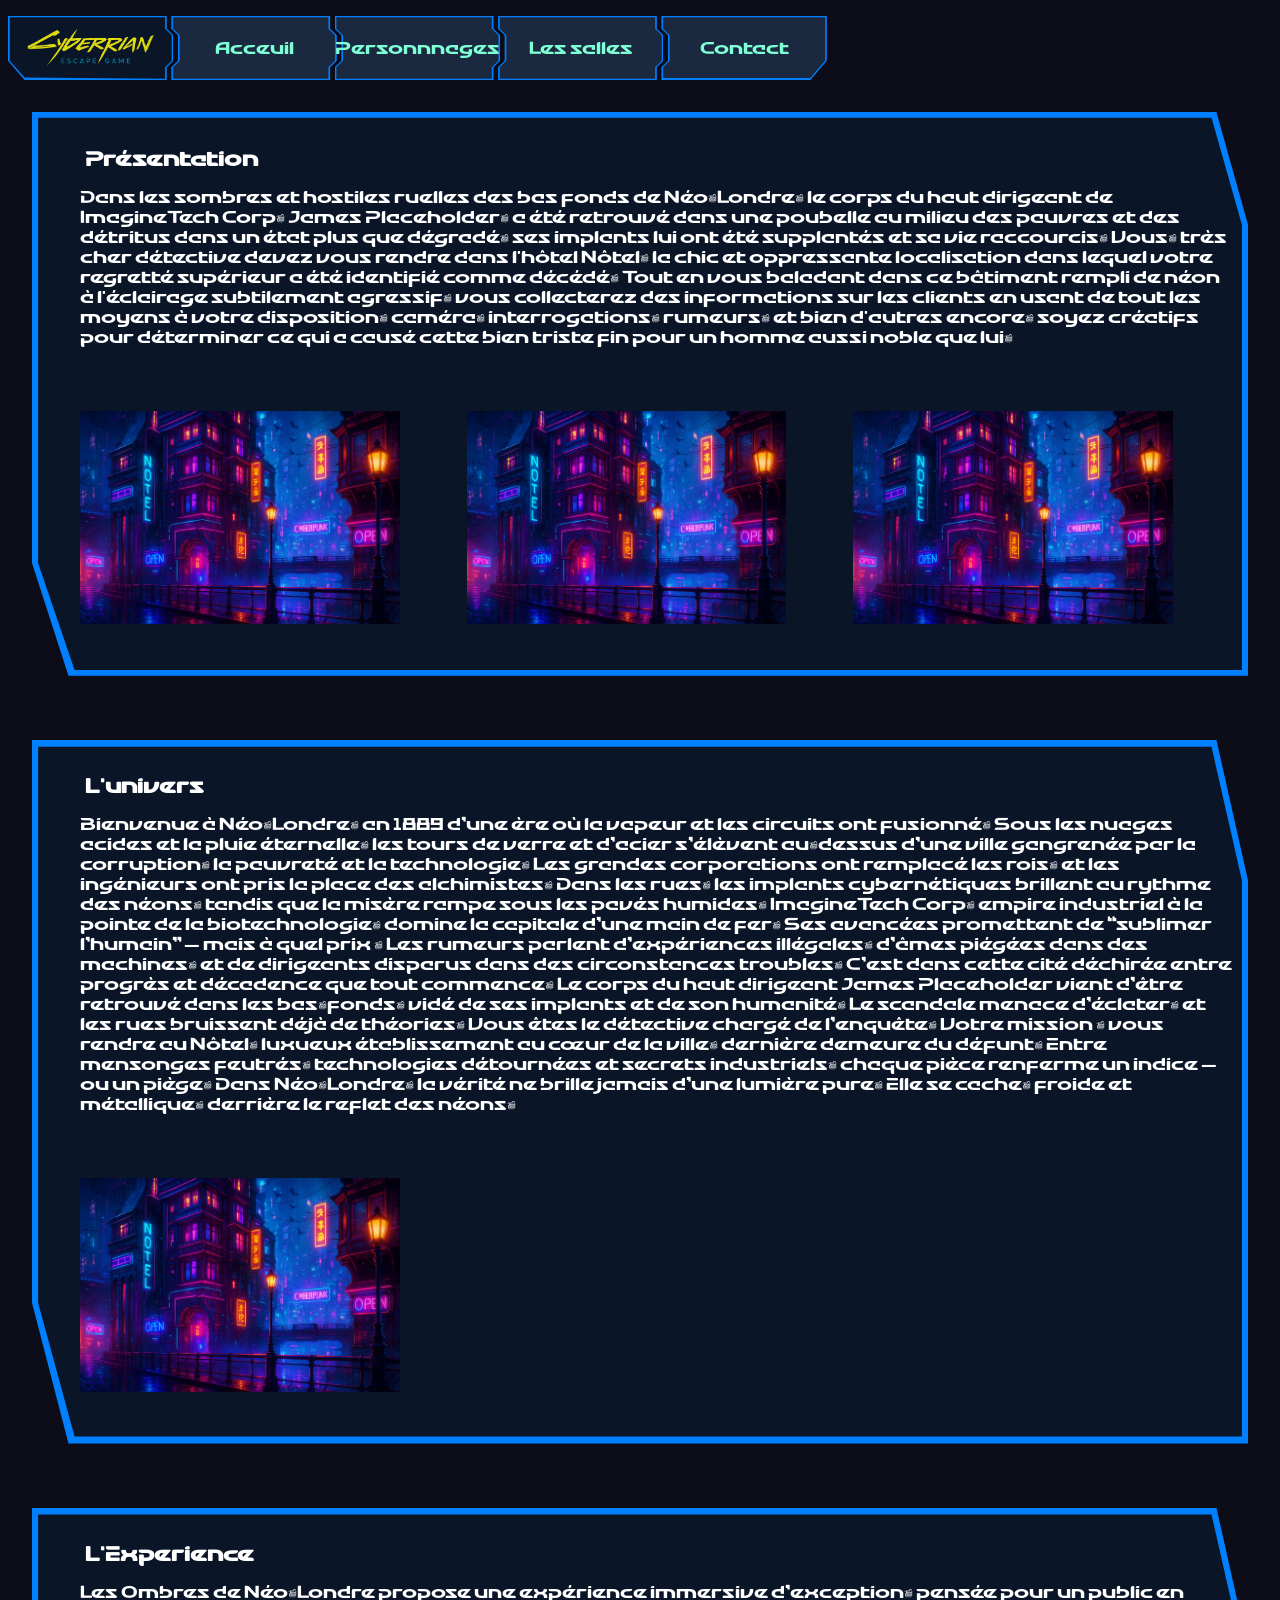
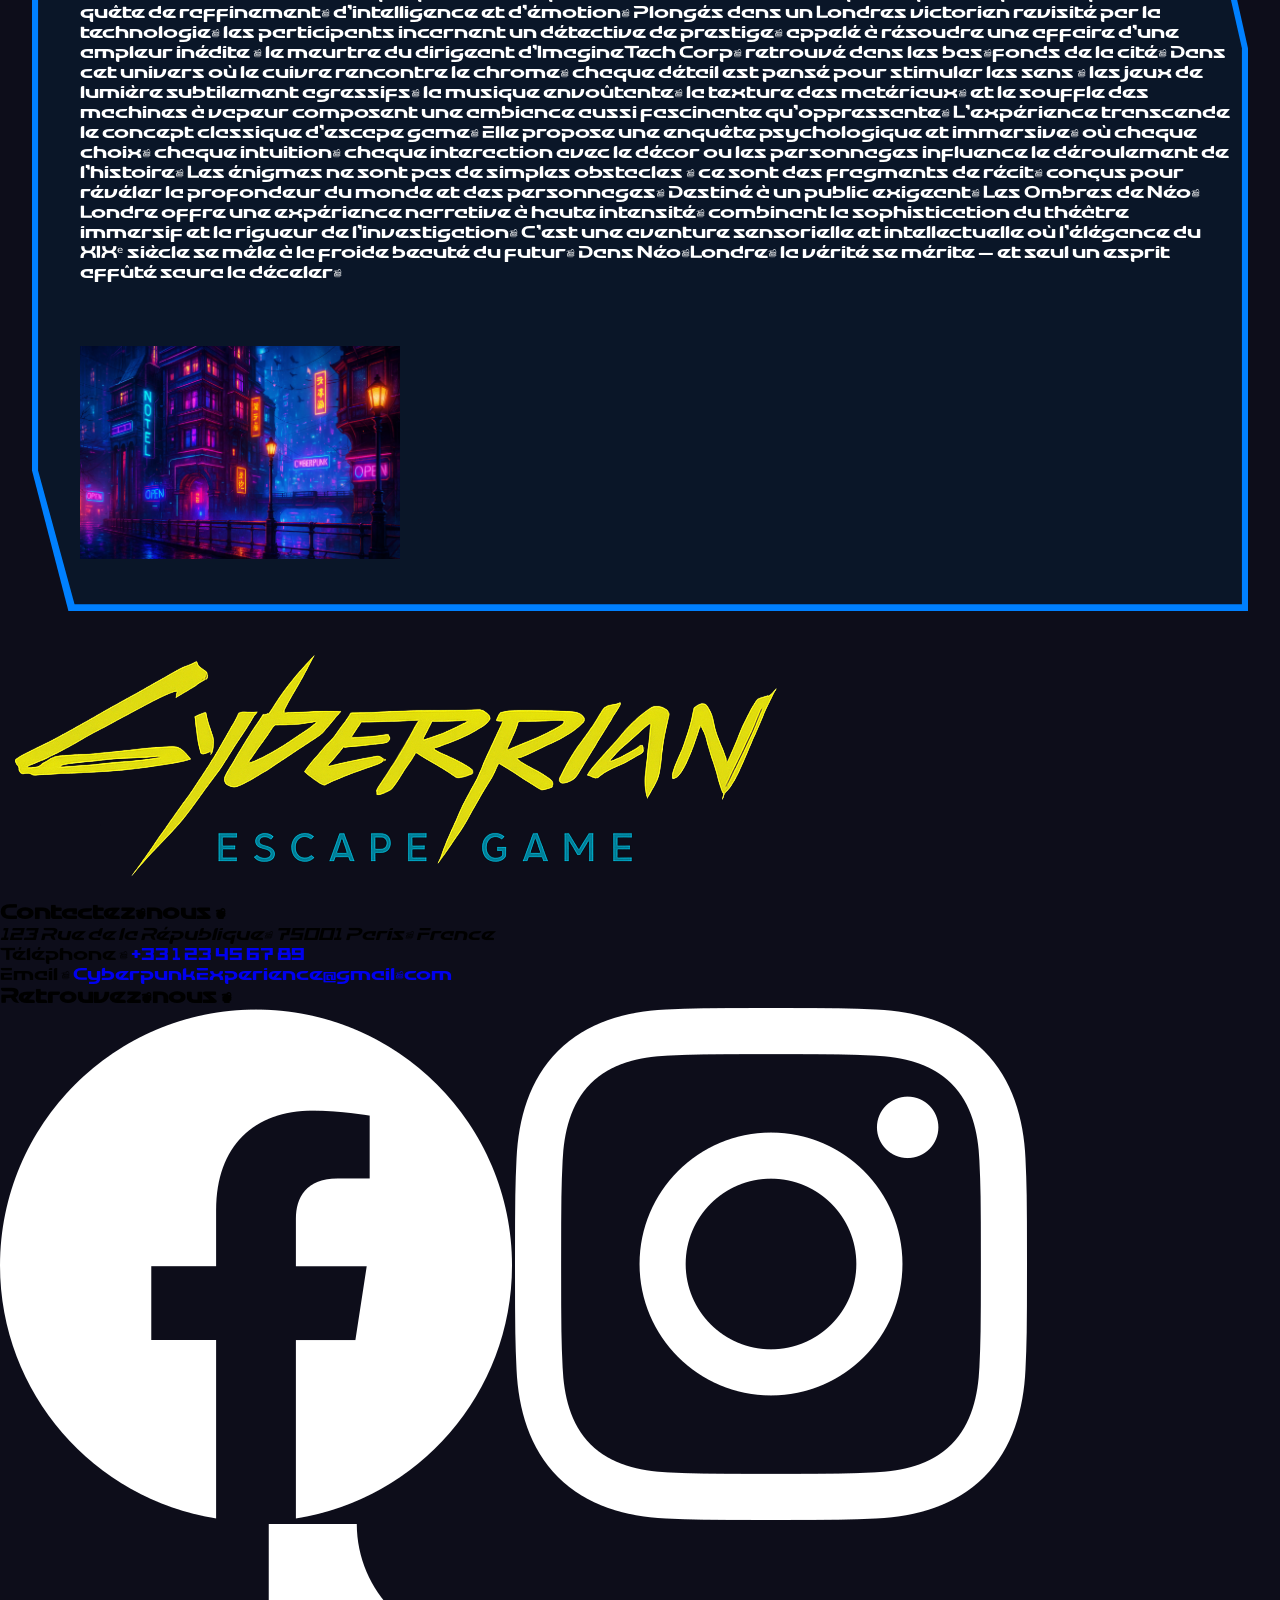
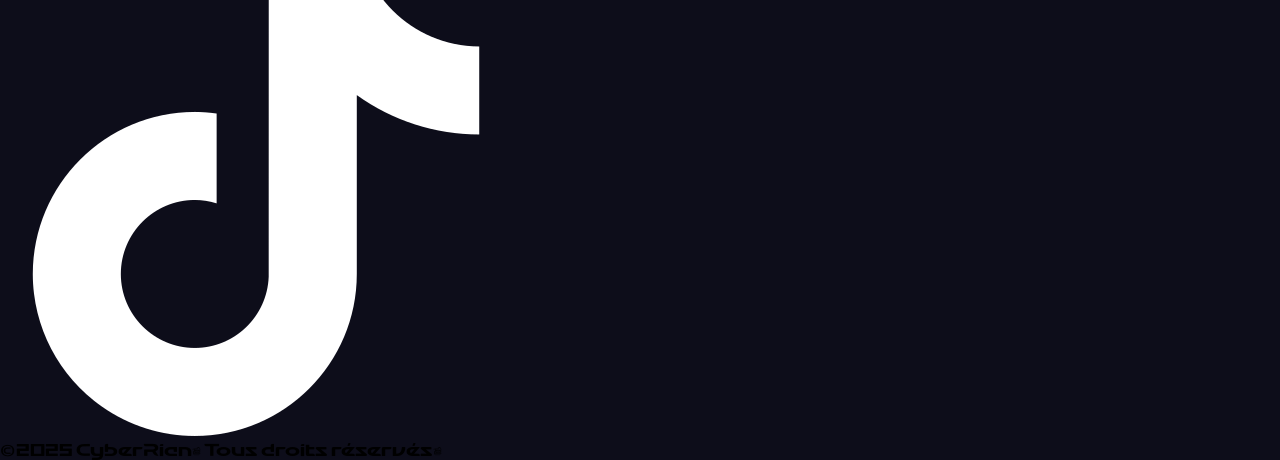
==== commit e8afc533: "présentaion, univers, l'experience, plus polygon" ====
--- a/src/Acceuil.html
+++ b/src/Acceuil.html
@@ -1,56 +1,59 @@
 <!DOCTYPE html>
-<html lang="en">
+<html lang="fr">
 <head>
     <meta charset="UTF-8">
     <meta name="viewport" content="width=device-width, initial-scale=1.0">
     <title>Escape Game CyberPunk - Victorian</title>
-    <link rel="stylesheet" href="css/style.css">
+    <link rel="stylesheet" href="css/main.css">
+    <link rel="stylesheet" href="css/header.css">
+    <link rel="stylesheet" href="css/footer.css">
+    <link rel="stylesheet" href="css/acceuil.css">
 </head>
 <body>
     <header>
         <!-- NavBar -->
          <nav>
-            <div class="boxType menu">
+            <div>
                 <img src="images/Logo.png" alt="" id="LogoSite">
             </div>
 
-            <div class="boxType menu">
+            <div>
                 <a href="Acceuil.html">Acceuil</a>
                 <div class="sousMenu">
-                    <div class="boxType sousMenuElement"><a href="">Présentation</a></div>
-                    <div class="boxType sousMenuElement"><a href="">Un Univers</a></div>
-                    <div class="boxType sousMenuElement"><a href="">Une expérience</a></div>
+                    <div><a href="#présentation">Présentation</a></div>
+                    <div><a href="#univers">Un Univers</a></div>
+                    <div><a href="#experience">Une expérience</a></div>
                 </div>
             </div>
 
-            <div class="boxType menu">
+            <div>
                 <a href="Pnj.html">Personnnages</a>
                 <div class="sousMenu">
-                    <div class="boxType sousMenuElement"><a href="">Pnj name</a></div>
-                    <div class="boxType sousMenuElement"><a href="">Pnj name</a></div>
-                    <div class="boxType sousMenuElement"><a href="">Pnj name</a></div>
-                    <div class="boxType sousMenuElement"><a href="">Pnj name</a></div>
-                    <div class="boxType sousMenuElement"><a href="">Pnj name</a></div>
-                    <div class="boxType sousMenuElement"><a href="">Pnj name</a></div>
+                    <div><a href="">Pnj name</a></div>
+                    <div><a href="">Pnj name</a></div>
+                    <div><a href="">Pnj name</a></div>
+                    <div><a href="">Pnj name</a></div>
+                    <div><a href="">Pnj name</a></div>
+                    <div><a href="">Pnj name</a></div>
                 </div>
             </div>
 
-            <div class="boxType menu">
+            <div>
                 <a href="Salles.html">Les salles</a>
                 <div class="sousMenu">
-                    <div class="boxType sousMenuElement"><a href="">Hall du Nôtel</a></div>
-                    <div class="boxType sousMenuElement"><a href="">Nanty Narking</a></div>
-                    <div class="boxType sousMenuElement"><a href="">Room</a></div>
-                    <div class="boxType sousMenuElement"><a href="">Tickety-boo kitchen</a></div>
-                    <div class="boxType sousMenuElement"><a href="">ELSUR</a></div>
+                    <div><a href="">Hall du Nôtel</a></div>
+                    <div><a href="">Nanty Narking</a></div>
+                    <div><a href="">Room</a></div>
+                    <div><a href="">Tickety-boo kitchen</a></div>
+                    <div><a href="">ELSUR</a></div>
                 </div>
             </div>
 
-            <div class="boxType menu">
+            <div>
                 <a href="Contact.html">Contact</a>
                 <div class="sousMenu">
-                    <div class="boxType sousMenuElement"><a href="">Informations</a></div>
-                    <div class="boxType sousMenuElement"><a href="">Candidater</a></div>
+                    <div><a href="">Informations</a></div>
+                    <div><a href="">Candidater</a></div>
                 </div>
             </div>
             
@@ -59,9 +62,79 @@
     </header>
 
     <main>
+        <!-- présentation -->
+        <article class="box" id="présentation"  class="imageEnDessous">
+            <div>
+                <h3>Présentation</h3>
+                <p>
+                    Dans les sombres et hostiles ruelles des bas fonds de Néo-Londre,
+                    le corps du haut dirigeant de ImagineTech Corp, James Placeholder,
+                    a été retrouvé dans une poubelle au milieu des pauvres et des détritus dans un état plus que dégradé,
+                    ses implants lui ont été supplantés et sa vie raccourcis. Vous, très cher détective devez vous rendre dans l'hôtel Nôtel,
+                    la chic et oppressante localisation dans lequel votre regretté supérieur a été identifié comme décédé.
+                    Tout en vous baladant dans ce bâtiment rempli de néon à l'éclairage subtilement agressif,
+                    vous collecterez des informations sur les clients en usant de tout les moyens à votre disposition,
+                    caméra, interrogations, rumeurs, et bien d'autres encore,
+                    soyez créatifs pour déterminer ce qui a causé cette bien triste fin pour un homme aussi noble que lui.
 
-        
+                </p>
+            </div>
+            <div>
+                <a><img src="./images/hotel.png" alt="image de l'hotel de l'extreieur" class="image"></a>
+                <a><img src="./images/hotel.png" alt="image de l'hotel de l'extreieur" class="image"></a>
+                <a><img src="./images/hotel.png" alt="image de l'hotel de l'extreieur" class="image"></a>
+            </div>
 
+        </article>
+        <!-- univers -->
+        <article class="box" id="univers" class="imageDroite">
+            <div>
+                <h3>L'univers</h3>
+                <p>
+                    Bienvenue à Néo-Londre, an 1889 d’une ère où la vapeur et les circuits ont fusionné.
+                    Sous les nuages acides et la pluie éternelle, les tours de verre et d’acier s’élèvent au-dessus d’une ville gangrenée par la corruption, la pauvreté et la technologie. Les grandes corporations ont remplacé les rois, et les ingénieurs ont pris la place des alchimistes. Dans les rues, les implants cybernétiques brillent au rythme des néons, tandis que la misère rampe sous les pavés humides.
+
+                    ImagineTech Corp, empire industriel à la pointe de la biotechnologie, domine la capitale d’une main de fer. Ses avancées promettent de “sublimer l’humain” — mais à quel prix ?
+                    Les rumeurs parlent d’expériences illégales, d’âmes piégées dans des machines, et de dirigeants disparus dans des circonstances troubles.
+
+                    C’est dans cette cité déchirée entre progrès et décadence que tout commence.
+                    Le corps du haut dirigeant James Placeholder vient d’être retrouvé dans les bas-fonds, vidé de ses implants et de son humanité. Le scandale menace d’éclater, et les rues bruissent déjà de théories.
+
+                    Vous êtes le détective chargé de l’enquête. Votre mission : vous rendre au Nôtel, luxueux établissement au cœur de la ville, dernière demeure du défunt. Entre mensonges feutrés, technologies détournées et secrets industriels, chaque pièce renferme un indice — ou un piège.
+
+                    Dans Néo-Londre, la vérité ne brille jamais d’une lumière pure.
+                    Elle se cache, froide et métallique, derrière le reflet des néons.
+
+                </p>
+            </div>
+            <div>
+                <a><img src="./images/hotel.png" alt="image de l'hotel de l'extreieur" class="image"></a>
+            </div>
+        </article>
+        <!-- l'experience -->
+        <article class="box" id ="experience" class="imageGauche">
+            <div>
+                <h3>L'Experience</h3>
+                <p>
+                    Les Ombres de Néo-Londre propose une expérience immersive d’exception, pensée pour un public en quête de raffinement, d’intelligence et d’émotion.
+                    Plongés dans un Londres victorien revisité par la technologie, les participants incarnent un détective de prestige, appelé à résoudre une affaire d’une ampleur inédite : le meurtre du dirigeant d’ImagineTech Corp, retrouvé dans les bas-fonds de la cité.
+
+                    Dans cet univers où le cuivre rencontre le chrome, chaque détail est pensé pour stimuler les sens :
+                    les jeux de lumière subtilement agressifs, la musique envoûtante, la texture des matériaux, et le souffle des machines à vapeur composent une ambiance aussi fascinante qu’oppressante.
+
+                    L’expérience transcende le concept classique d’escape game.
+                    Elle propose une enquête psychologique et immersive, où chaque choix, chaque intuition, chaque interaction avec le décor ou les personnages influence le déroulement de l’histoire. Les énigmes ne sont pas de simples obstacles : ce sont des fragments de récit, conçus pour révéler la profondeur du monde et des personnages.
+
+                    Destiné à un public exigeant, Les Ombres de Néo-Londre offre une expérience narrative à haute intensité, combinant la sophistication du théâtre immersif et la rigueur de l’investigation.
+                    C’est une aventure sensorielle et intellectuelle où l’élégance du XIXᵉ siècle se mêle à la froide beauté du futur.
+
+                    Dans Néo-Londre, la vérité se mérite — et seul un esprit affûté saura la déceler.
+                </p>
+            </div>
+            <div>
+                <a><img src="./images/hotel.png" alt="image de l'hotel de l'extreieur" class="image"></a>
+            </div>
+        </article>
 
 
     </main>
@@ -71,7 +144,7 @@
             <img src="images/Logo.png" alt="Logo" id="logoFooter">
         </div>
 
-        <article class="boxType" id="footer">
+        <article>
             <div id="InfosFooter">
                 <h3>Contactez-nous !</h3>
                 <address>
--- a/src/css/main.css
+++ b/src/css/main.css
@@ -0,0 +1,24 @@
+@font-face {
+  font-family: myFont;
+  src: url(../font/ALTRONED_Trial.otf);
+}
+
+* {
+    padding: 0;
+    margin: 0;
+    text-decoration: none;
+    list-style: none;
+    scroll-behavior: smooth;
+    font-family: "myFont", "Arial", "sans-serif";
+}
+
+a:visited {
+  text-decoration: none;
+}
+
+body {
+    display: flex;
+    flex-direction: column;
+    background-color: #0d0d1a;
+    min-height: 100vh;
+}
--- a/src/css/header.css
+++ b/src/css/header.css
@@ -0,0 +1,230 @@
+header {
+    top:0 ;
+    position: sticky;
+    padding-top: 1em ;
+    padding-left: 0.5em;
+    display: flex;
+    white-space:nowrap ;
+    z-index: 1;
+}
+
+/* NavBar */
+
+#LogoSite {
+    display: block;
+    width: 80%;
+}
+
+nav {
+    height: 4em;
+    width: 65%;
+    display: flex;
+    align-items: stretch;  
+    justify-content: space-around;
+}
+
+nav > div {
+    flex: 1;
+    display: flex;
+    position: relative;
+    justify-content: center;
+    align-items: center;
+}
+
+nav a {
+    color: aquamarine;
+}
+
+/* Effet cascade avec délai progressif */
+
+/* On vide les div principales */
+nav > div:nth-child(1),
+nav > div:nth-child(2),
+nav > div:nth-child(3),
+nav > div:nth-child(4),
+nav > div:nth-child(5) {
+    background-color: transparent;
+}
+
+nav > div:nth-child(2) {
+    left: -2px;
+}
+nav > div:nth-child(3) {
+    left: -4px;
+}
+nav > div:nth-child(4) {
+    left: -6px;
+}
+nav > div:nth-child(5) {
+    left: -8px;
+}
+/* On déplace tout sur des ::before */
+nav > div:nth-child(1)::before,
+nav > div:nth-child(2)::before,
+nav > div:nth-child(3)::before,
+nav > div:nth-child(4)::before,
+nav > div:nth-child(5)::before {
+    content: '';
+    position: absolute;
+    top: 0;
+    left: 0;
+    width: 100%;
+    height: 100%;
+    z-index: -1;
+    background-color: #1a2840;
+    clip-path: polygon(1% 2%, 95% 2%, 95% 20%, 99% 30%, 99% 70%, 95% 80%, 95% 98%, 1% 98%, 1% 80%, 5% 70%, 5% 30%, 1% 20%);
+    pointer-events: none;
+}
+
+nav > div:nth-child(1)::before {
+    background-color: #0a1628;
+    clip-path: polygon(95% 2%, 95% 20%, 99% 30%, 99% 70%, 95% 80%, 95% 98%, 10% 96%, 1% 70%, 1% 2%);
+}
+
+nav > div:nth-child(5)::before {
+    clip-path: polygon(1% 2%, 99% 2%, 99% 70%, 90% 97%, 1% 97%, 1% 80%, 5% 70%, 5% 30%, 1% 20%);
+}
+
+
+
+/* Appliquer la fausse bordure sur chaque div de la navbar */
+nav > div::after {
+    content: "";
+    position: absolute;
+    top: 0;
+    left: 0;
+    width: 100%;
+    height: 100%;
+    z-index: -2; /* Derrière le ::before */
+    background: #0080ff; /* Couleur de la bordure */
+    clip-path: polygon(0 0, 96% 0, 96% 20%, 100% 30%, 100% 70%, 96% 80%, 96% 100%, 0 100%, 0 80%, 4% 70%, 4% 30%, 0 20%);
+}
+
+/* Tu peux personnaliser les formes si elles diffèrent par div */
+nav > div:nth-child(1)::after {
+    clip-path: polygon(96% 0, 96% 20%, 100% 30%, 100% 70%, 96% 80%, 96% 100%, 10% 100%, 0 70%, 0 0);
+}
+
+nav > div:nth-child(5)::after {
+    clip-path: polygon(0 0, 100% 0, 100% 70%, 90% 100%, 0 100%, 0 80%, 4% 70%, 4% 30%, 0 20%);
+}
+
+nav > div:hover::before{
+    background-color: #0a1628;
+}
+
+nav > div:hover::after{
+    background-color: #00d9ff;
+}
+
+
+
+
+
+
+
+
+.sousMenu {
+    position: absolute;
+    padding-top: 2px;
+    top: 100%;
+    left: 0;
+    width: 100%;
+    display: none;
+}
+
+.sousMenu > div {
+    height: 2.5em;
+    opacity: 0;
+    transform: translateX(-30px);
+    margin-bottom: 8px;
+    position: relative;
+}
+
+.sousMenu > div::before {
+    content: "";
+    position: absolute;
+    top: 0;
+    left: 0;
+    width: 100%;
+    height: 100%;
+    z-index: -1; /* Derrière le ::before */
+    background-color: #1a2840;
+    clip-path: polygon(6% 98%, 1% 98%, 1% 4%, 99% 4%, 99% 63%, 91% 96%, 15% 96%, 15% 90%, 6% 90%);
+}
+
+.sousMenu > div::after {
+    content: "";
+    position: absolute;
+    top: 0;
+    left: 0;
+    width: 100%;
+    height: 100%;
+    z-index: -2; /* Derrière le ::before */
+    background-color: #642c5d;
+    clip-path: polygon(7% 100%, 0 100%, 0 0, 100% 0, 100% 65%, 92% 100%, 14% 100%, 14% 92%, 7% 92%);
+}
+
+.sousMenu > div:hover::before {
+    background-color: #0a1628;
+}
+
+.sousMenu > div:hover::after {
+    background-color: #ff0080;
+}
+
+
+
+.sousMenu > div > a {
+    display: flex;
+    justify-content: center;
+    align-items: center;
+    height: 100%;
+    text-decoration: none;
+    font-size: 75%;
+}
+
+nav > div:hover .sousMenu {
+    display: block;
+}
+
+nav > div:hover .sousMenu > div {
+    animation: slideIn 0.4s forwards;
+}
+
+@keyframes slideIn {
+    0% {
+        opacity: 0;
+        transform: translateX(-30px);
+    }
+    100% {
+        opacity: 1;
+        transform: translateX(0);
+    }
+}
+
+/* Effet cascade avec délai progressif */
+nav > div:hover .sousMenu > div:nth-child(1) {
+    animation-delay: 0s;
+}
+
+nav > div:hover .sousMenu > div:nth-child(2) {
+    animation-delay: 0.08s;
+}
+
+nav > div:hover .sousMenu > div:nth-child(3) {
+    animation-delay: 0.16s;
+}
+
+nav > div:hover .sousMenu > div:nth-child(4) {
+    animation-delay: 0.24s;
+}
+
+nav > div:hover .sousMenu > div:nth-child(5) {
+    animation-delay: 0.32s;
+}
+
+nav > div:hover .sousMenu > div:nth-child(6) {
+    animation-delay: 0.40s;
+}
+
--- a/src/css/acceuil.css
+++ b/src/css/acceuil.css
@@ -0,0 +1,68 @@
+main{
+    display: flex;
+    width: 100%;
+    flex-direction: column;
+    z-index: 0;
+}
+
+main > article >  div {
+    margin: 1em;
+}
+
+.box{
+    position: relative;
+    display: flex;
+    flex-direction: column;
+    align-items: stretch;
+    justify-content: space-between;
+    overflow: hidden; /* Évite que les formes dépassent */
+    background: none; /* Important pour voir les pseudo-éléments */
+    margin: 2em;
+    z-index: -3;
+}
+
+.box::before {
+    content: "";
+    position: absolute;
+    height: 100%;
+    width: 100%;
+    z-index: 1; /* Derrière le ::before */
+    background-color: #0a1628;
+    clip-path: polygon(97% 1%, 99.5% 20%, 99.5% 99%, 3.5% 99%, 0.5% 80%, 0.5% 1%);
+
+}
+.box::after {
+    content: "";
+    position: absolute;
+    height: 100%;
+    width: 100%;
+    z-index: 0; /*  Derrière le ::before */
+    background-color: #0080ff;
+    clip-path: polygon(97.4% 0, 100% 20%, 100% 100%, 3% 100%, 0 80%, 0 0);
+}
+
+.box h3{
+    position: relative; /* S’assure que le texte est au-dessus du clip */
+    z-index: 10;
+    color: white;
+    margin-left: 2em;
+    margin-top: 1em;
+}
+
+.box p{
+    position: relative; /* S’assure que le texte est au-dessus du clip */
+    z-index: 10;
+    color: white;
+    margin-left: 2em;
+    margin-top: 1em;
+}
+
+.image{
+    position: relative;
+    width: 27%;
+    Z-index: 10;
+    margin: 2em;
+
+}
+
+
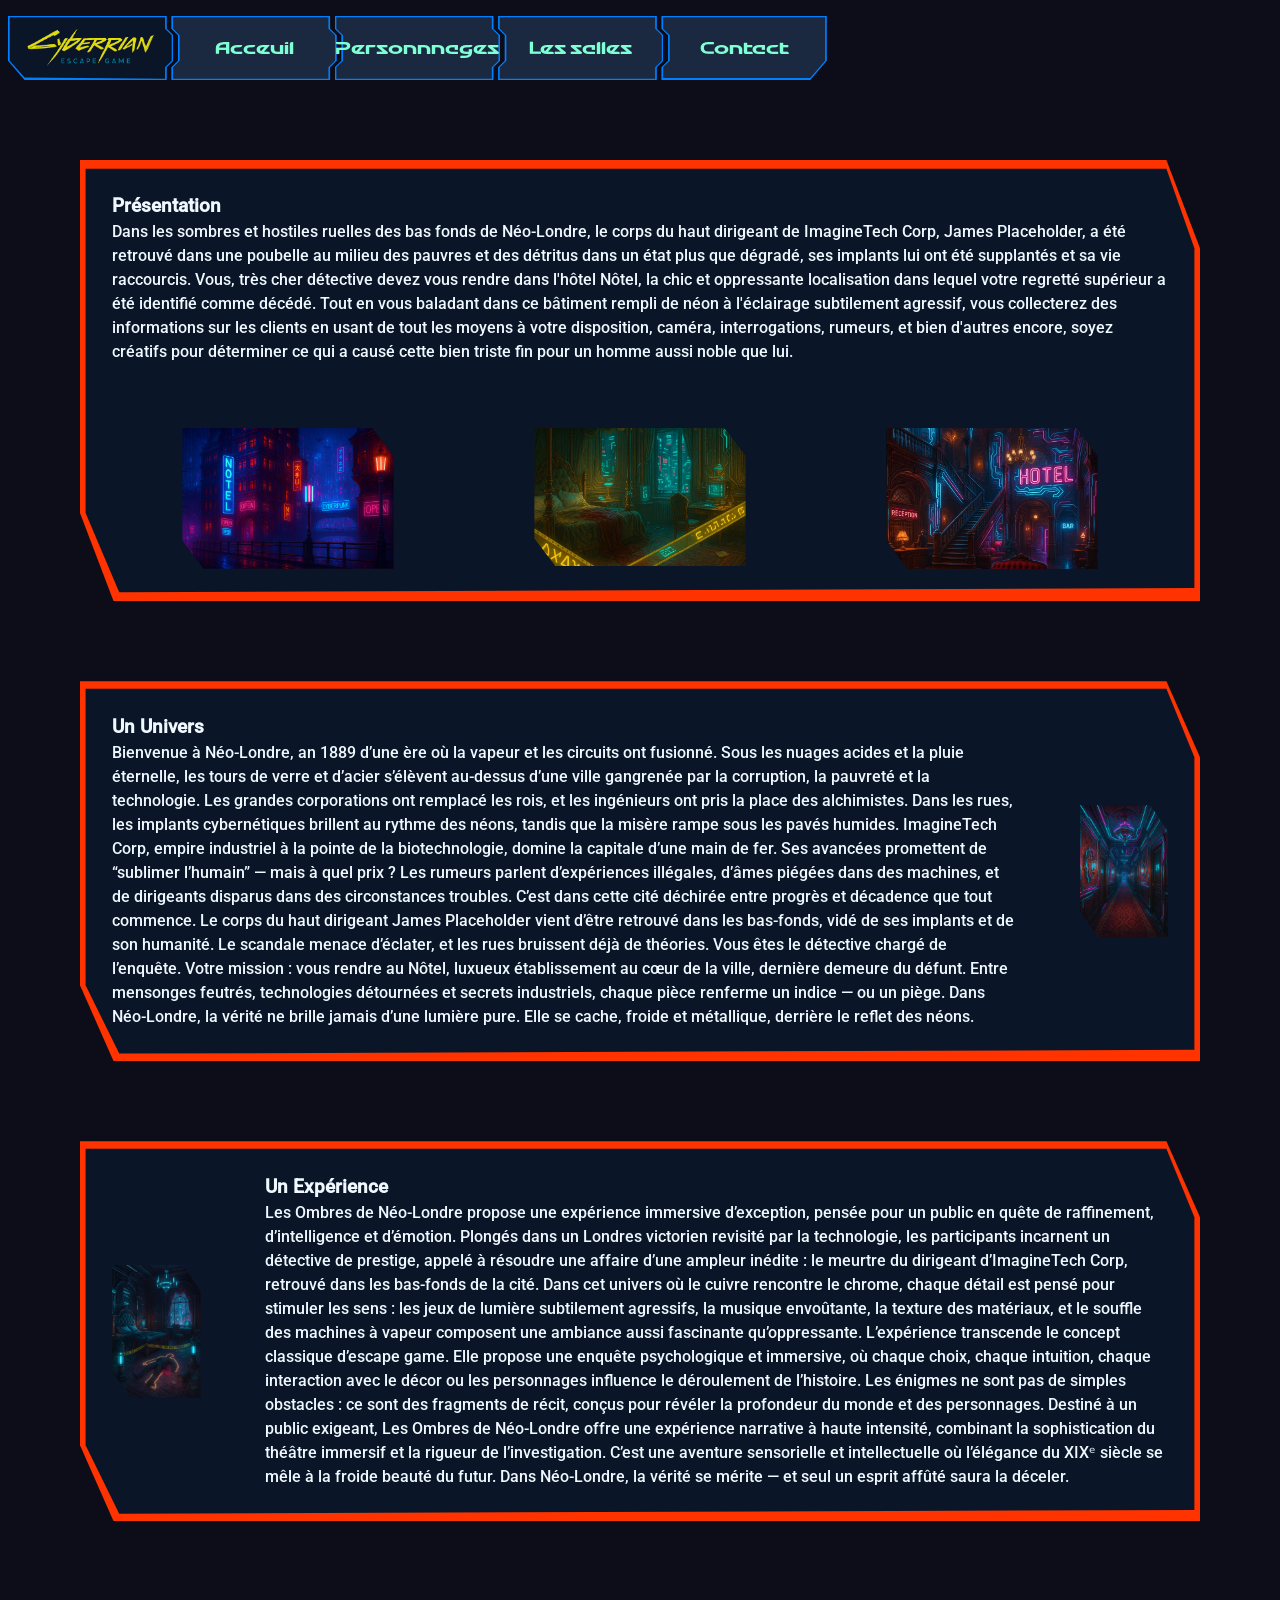
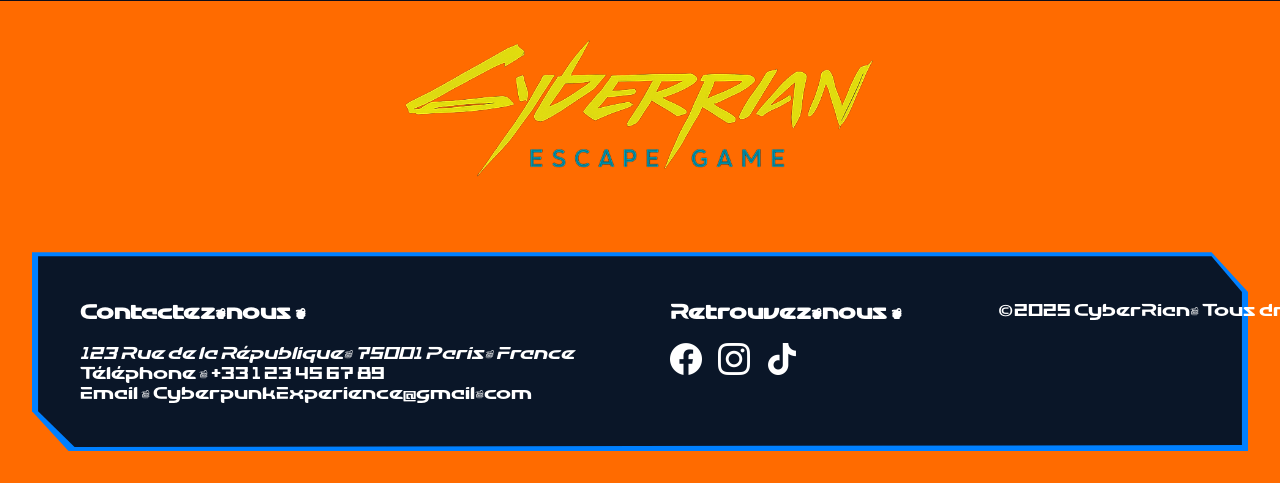
==== commit fbd5e8e6: "Ajout accueil full" ====
--- a/src/Acceuil.html
+++ b/src/Acceuil.html
@@ -1,59 +1,56 @@
 <!DOCTYPE html>
-<html lang="fr">
+<html lang="en">
 <head>
     <meta charset="UTF-8">
     <meta name="viewport" content="width=device-width, initial-scale=1.0">
     <title>Escape Game CyberPunk - Victorian</title>
-    <link rel="stylesheet" href="css/main.css">
-    <link rel="stylesheet" href="css/header.css">
-    <link rel="stylesheet" href="css/footer.css">
-    <link rel="stylesheet" href="css/acceuil.css">
+    <link rel="stylesheet" href="css/style.css">
 </head>
 <body>
     <header>
         <!-- NavBar -->
          <nav>
-            <div>
+            <div class="boxType menu">
                 <img src="images/Logo.png" alt="" id="LogoSite">
             </div>
 
-            <div>
-                <a href="Acceuil.html">Acceuil</a>
+            <div class="boxType menu">
+                <a href="Acceuil.html#">Acceuil</a>
                 <div class="sousMenu">
-                    <div><a href="#présentation">Présentation</a></div>
-                    <div><a href="#univers">Un Univers</a></div>
-                    <div><a href="#experience">Une expérience</a></div>
+                    <div class="boxType sousMenuElement"><a href="#art1">Présentation</a></div>
+                    <div class="boxType sousMenuElement"><a href="#art2">Un Univers</a></div>
+                    <div class="boxType sousMenuElement"><a href="#art3">Une expérience</a></div>
                 </div>
             </div>
 
-            <div>
+            <div class="boxType menu">
                 <a href="Pnj.html">Personnnages</a>
                 <div class="sousMenu">
-                    <div><a href="">Pnj name</a></div>
-                    <div><a href="">Pnj name</a></div>
-                    <div><a href="">Pnj name</a></div>
-                    <div><a href="">Pnj name</a></div>
-                    <div><a href="">Pnj name</a></div>
-                    <div><a href="">Pnj name</a></div>
+                    <div class="boxType sousMenuElement"><a href="">Pnj name</a></div>
+                    <div class="boxType sousMenuElement"><a href="">Pnj name</a></div>
+                    <div class="boxType sousMenuElement"><a href="">Pnj name</a></div>
+                    <div class="boxType sousMenuElement"><a href="">Pnj name</a></div>
+                    <div class="boxType sousMenuElement"><a href="">Pnj name</a></div>
+                    <div class="boxType sousMenuElement"><a href="">Pnj name</a></div>
                 </div>
             </div>
 
-            <div>
+            <div class="boxType menu">
                 <a href="Salles.html">Les salles</a>
                 <div class="sousMenu">
-                    <div><a href="">Hall du Nôtel</a></div>
-                    <div><a href="">Nanty Narking</a></div>
-                    <div><a href="">Room</a></div>
-                    <div><a href="">Tickety-boo kitchen</a></div>
-                    <div><a href="">ELSUR</a></div>
+                    <div class="boxType sousMenuElement"><a href="">Hall du Nôtel</a></div>
+                    <div class="boxType sousMenuElement"><a href="">Nanty Narking</a></div>
+                    <div class="boxType sousMenuElement"><a href="">Room</a></div>
+                    <div class="boxType sousMenuElement"><a href="">Tickety-boo kitchen</a></div>
+                    <div class="boxType sousMenuElement"><a href="">ELSUR</a></div>
                 </div>
             </div>
 
-            <div>
+            <div class="boxType menu">
                 <a href="Contact.html">Contact</a>
                 <div class="sousMenu">
-                    <div><a href="">Informations</a></div>
-                    <div><a href="">Candidater</a></div>
+                    <div class="boxType sousMenuElement"><a href="">Informations</a></div>
+                    <div class="boxType sousMenuElement"><a href="">Candidater</a></div>
                 </div>
             </div>
             
@@ -62,79 +59,105 @@
     </header>
 
     <main>
-        <!-- présentation -->
-        <article class="box" id="présentation"  class="imageEnDessous">
-            <div>
-                <h3>Présentation</h3>
-                <p>
-                    Dans les sombres et hostiles ruelles des bas fonds de Néo-Londre,
-                    le corps du haut dirigeant de ImagineTech Corp, James Placeholder,
-                    a été retrouvé dans une poubelle au milieu des pauvres et des détritus dans un état plus que dégradé,
-                    ses implants lui ont été supplantés et sa vie raccourcis. Vous, très cher détective devez vous rendre dans l'hôtel Nôtel,
-                    la chic et oppressante localisation dans lequel votre regretté supérieur a été identifié comme décédé.
-                    Tout en vous baladant dans ce bâtiment rempli de néon à l'éclairage subtilement agressif,
-                    vous collecterez des informations sur les clients en usant de tout les moyens à votre disposition,
-                    caméra, interrogations, rumeurs, et bien d'autres encore,
-                    soyez créatifs pour déterminer ce qui a causé cette bien triste fin pour un homme aussi noble que lui.
+        <Section class="section">
+            <article class="boxType" id="art1">
+                <div id="art1TextDiv">
+                    <h3>
+                    Présentation
+                    </h3>
+                    <p>
+                        Dans les sombres et hostiles ruelles des bas fonds de Néo-Londre, 
+                        le corps du haut dirigeant de ImagineTech Corp, James Placeholder, 
+                        a été retrouvé dans une poubelle au milieu des pauvres et des détritus 
+                        dans un état plus que dégradé, ses implants lui ont été supplantés et sa 
+                        vie raccourcis. Vous, très cher détective devez vous rendre dans l'hôtel Nôtel, 
+                        la chic et oppressante localisation dans lequel votre regretté supérieur a été 
+                        identifié comme décédé. Tout en vous baladant dans ce bâtiment rempli de néon à 
+                        l'éclairage subtilement agressif, vous collecterez des informations sur les clients 
+                        en usant de tout les moyens à votre disposition, caméra, interrogations, rumeurs, 
+                        et bien d'autres encore, soyez créatifs pour déterminer ce qui a causé cette bien 
+                        triste fin pour un homme aussi noble que lui.
+                    </p>
+                </div>
 
-                </p>
-            </div>
-            <div>
-                <a><img src="./images/hotel.png" alt="image de l'hotel de l'extreieur" class="image"></a>
-                <a><img src="./images/hotel.png" alt="image de l'hotel de l'extreieur" class="image"></a>
-                <a><img src="./images/hotel.png" alt="image de l'hotel de l'extreieur" class="image"></a>
-            </div>
+                <div id="art1ImagesDiv">
+                    <img src="images/img1.png" alt="img1Visuel" class="imgsart1">
+                    <img src="images/img2.png" alt="img2Visuel" class="imgsart1">
+                    <img src="images/img3.png" alt="img3Visuel" class="imgsart1">
+                </div>
 
-        </article>
-        <!-- univers -->
-        <article class="box" id="univers" class="imageDroite">
-            <div>
-                <h3>L'univers</h3>
-                <p>
-                    Bienvenue à Néo-Londre, an 1889 d’une ère où la vapeur et les circuits ont fusionné.
-                    Sous les nuages acides et la pluie éternelle, les tours de verre et d’acier s’élèvent au-dessus d’une ville gangrenée par la corruption, la pauvreté et la technologie. Les grandes corporations ont remplacé les rois, et les ingénieurs ont pris la place des alchimistes. Dans les rues, les implants cybernétiques brillent au rythme des néons, tandis que la misère rampe sous les pavés humides.
+            </article>
 
-                    ImagineTech Corp, empire industriel à la pointe de la biotechnologie, domine la capitale d’une main de fer. Ses avancées promettent de “sublimer l’humain” — mais à quel prix ?
-                    Les rumeurs parlent d’expériences illégales, d’âmes piégées dans des machines, et de dirigeants disparus dans des circonstances troubles.
+            <article class="boxType" id="art2">
+                <div id="art2TextDiv">
+                    <h3>
+                        Un Univers
+                    </h3>
+                    <p>
+                        Bienvenue à Néo-Londre, an 1889 d’une ère où la vapeur et les circuits ont fusionné.
+                        Sous les nuages acides et la pluie éternelle, les tours de verre et d’acier s’élèvent 
+                        au-dessus d’une ville gangrenée par la corruption, la pauvreté et la technologie. 
+                        Les grandes corporations ont remplacé les rois, et les ingénieurs ont pris la place 
+                        des alchimistes. Dans les rues, les implants cybernétiques brillent au rythme des néons, 
+                        tandis que la misère rampe sous les pavés humides.
+                        ImagineTech Corp, empire industriel à la pointe de la biotechnologie, 
+                        domine la capitale d’une main de fer. Ses avancées promettent de “sublimer 
+                        l’humain” — mais à quel prix ?
+                        Les rumeurs parlent d’expériences illégales, d’âmes piégées dans des machines, 
+                        et de dirigeants disparus dans des circonstances troubles.
+                        C’est dans cette cité déchirée entre progrès et décadence que tout commence.
+                        Le corps du haut dirigeant James Placeholder vient d’être retrouvé dans les 
+                        bas-fonds, vidé de ses implants et de son humanité. Le scandale menace d’éclater, 
+                        et les rues bruissent déjà de théories.
+                        Vous êtes le détective chargé de l’enquête. Votre mission : vous rendre au 
+                        Nôtel, luxueux établissement au cœur de la ville, dernière demeure du défunt. 
+                        Entre mensonges feutrés, technologies détournées et secrets industriels, 
+                        chaque pièce renferme un indice — ou un piège.
+                        Dans Néo-Londre, la vérité ne brille jamais d’une lumière pure.
+                        Elle se cache, froide et métallique, derrière le reflet des néons.
+                    </p>
+                </div>
+                <div id="art2ImagesDiv">
+                    <img src="images/img4.png" alt="img4Visuel" id="imgart2">
+                </div>
+            </article>
 
-                    C’est dans cette cité déchirée entre progrès et décadence que tout commence.
-                    Le corps du haut dirigeant James Placeholder vient d’être retrouvé dans les bas-fonds, vidé de ses implants et de son humanité. Le scandale menace d’éclater, et les rues bruissent déjà de théories.
+            <article class="boxType" id="art3">
+                <div id="art3ImagesDiv">
+                    <img src="images/img5.png" alt="img5Visuel" id="imgart3">
+                </div>
+                <div id="art3TextDiv">
+                    <h3>
+                        Un Expérience
+                    </h3>
+                    <p>
+                        Les Ombres de Néo-Londre propose une expérience immersive d’exception, pensée pour un public en quête de raffinement, d’intelligence et d’émotion.
+                        Plongés dans un Londres victorien revisité par la technologie, les participants incarnent un détective de prestige, appelé à résoudre une affaire d’une ampleur inédite : le meurtre du dirigeant d’ImagineTech Corp, retrouvé dans les bas-fonds de la cité.
 
-                    Vous êtes le détective chargé de l’enquête. Votre mission : vous rendre au Nôtel, luxueux établissement au cœur de la ville, dernière demeure du défunt. Entre mensonges feutrés, technologies détournées et secrets industriels, chaque pièce renferme un indice — ou un piège.
+                        Dans cet univers où le cuivre rencontre le chrome, chaque détail est pensé pour stimuler les sens :
+                        les jeux de lumière subtilement agressifs, la musique envoûtante, la texture des matériaux, et le souffle des machines à vapeur composent une ambiance aussi fascinante qu’oppressante.
 
-                    Dans Néo-Londre, la vérité ne brille jamais d’une lumière pure.
-                    Elle se cache, froide et métallique, derrière le reflet des néons.
+                        L’expérience transcende le concept classique d’escape game.
+                        Elle propose une enquête psychologique et immersive, où chaque choix, chaque intuition, chaque interaction avec le décor ou les personnages influence le déroulement de l’histoire. Les énigmes ne sont pas de simples obstacles : ce sont des fragments de récit, conçus pour révéler la profondeur du monde et des personnages.
 
-                </p>
-            </div>
-            <div>
-                <a><img src="./images/hotel.png" alt="image de l'hotel de l'extreieur" class="image"></a>
-            </div>
-        </article>
-        <!-- l'experience -->
-        <article class="box" id ="experience" class="imageGauche">
-            <div>
-                <h3>L'Experience</h3>
-                <p>
-                    Les Ombres de Néo-Londre propose une expérience immersive d’exception, pensée pour un public en quête de raffinement, d’intelligence et d’émotion.
-                    Plongés dans un Londres victorien revisité par la technologie, les participants incarnent un détective de prestige, appelé à résoudre une affaire d’une ampleur inédite : le meurtre du dirigeant d’ImagineTech Corp, retrouvé dans les bas-fonds de la cité.
+                        Destiné à un public exigeant, Les Ombres de Néo-Londre offre une expérience narrative à haute intensité, combinant la sophistication du théâtre immersif et la rigueur de l’investigation.
+                        C’est une aventure sensorielle et intellectuelle où l’élégance du XIXᵉ siècle se mêle à la froide beauté du futur.
 
-                    Dans cet univers où le cuivre rencontre le chrome, chaque détail est pensé pour stimuler les sens :
-                    les jeux de lumière subtilement agressifs, la musique envoûtante, la texture des matériaux, et le souffle des machines à vapeur composent une ambiance aussi fascinante qu’oppressante.
+                        Dans Néo-Londre, la vérité se mérite — et seul un esprit affûté saura la déceler.
+                    </p>
+                </div>
+            </article>
 
-                    L’expérience transcende le concept classique d’escape game.
-                    Elle propose une enquête psychologique et immersive, où chaque choix, chaque intuition, chaque interaction avec le décor ou les personnages influence le déroulement de l’histoire. Les énigmes ne sont pas de simples obstacles : ce sont des fragments de récit, conçus pour révéler la profondeur du monde et des personnages.
+        </Section>
 
-                    Destiné à un public exigeant, Les Ombres de Néo-Londre offre une expérience narrative à haute intensité, combinant la sophistication du théâtre immersif et la rigueur de l’investigation.
-                    C’est une aventure sensorielle et intellectuelle où l’élégance du XIXᵉ siècle se mêle à la froide beauté du futur.
+        <Section class="section" id="section2">
+            
+        </Section>
 
-                    Dans Néo-Londre, la vérité se mérite — et seul un esprit affûté saura la déceler.
-                </p>
-            </div>
-            <div>
-                <a><img src="./images/hotel.png" alt="image de l'hotel de l'extreieur" class="image"></a>
-            </div>
-        </article>
+        <Section class="section" id="section3">
+            
+        </Section>
+
 
 
     </main>
@@ -144,7 +167,7 @@
             <img src="images/Logo.png" alt="Logo" id="logoFooter">
         </div>
 
-        <article>
+        <article class="boxType" id="footer">
             <div id="InfosFooter">
                 <h3>Contactez-nous !</h3>
                 <address>
--- a/src/css/style.css
+++ b/src/css/style.css
@@ -0,0 +1,477 @@
+/* ----------------TOOL BOX ---------------- */
+@font-face {
+  font-family: myFont;
+  src: url(../font/ALTRONED_Trial.otf);
+}
+
+@font-face {
+  font-family: textMain;
+  src: url(../font/Roboto.ttf);
+}
+
+* {
+    padding: 0;
+    margin: 0;
+    text-decoration: none;
+    list-style: none;
+    scroll-behavior: smooth;
+    scroll-margin-top: 5em;
+}
+
+a:visited {
+  text-decoration: none;
+}
+
+
+body {
+  display: flex;
+  flex-direction: column;
+  background-color:#0d0d1a ;
+  min-height: 100vh;
+}
+/* ----------------TOOL BOX ---------------- */
+
+
+/* ----------------- HEADER ----------------- */
+
+header {
+    top:0 ;
+    position: sticky;
+    padding-top: 1em ;
+    padding-left: 0.5em;
+    display: flex;
+    white-space:nowrap ;
+    z-index: 1;
+    font-family: "myFont", "Arial", "sans-serif";
+}
+
+/* NavBar */
+
+#LogoSite {
+    display: block;
+    width: 80%;
+}
+
+nav {
+    height: 4em;
+    width: 65%;
+    display: flex;
+    align-items: stretch;  
+    justify-content: space-around;
+}
+
+.menu {
+    flex: 1;
+    display: flex;
+    position: relative;
+    justify-content: center;
+    align-items: center;
+}
+
+nav a {
+    color: aquamarine;
+}
+
+/* Effet cascade avec délai progressif */
+
+
+/*  element réutilisables */
+.boxType {
+background-color: transparent;
+}
+
+.boxType::before {
+    content: "";
+    position: absolute;
+    top: 0;
+    width: 100%;
+    height: 100%;
+    z-index: -1;
+    pointer-events: none;
+}
+
+.boxType::after {
+    content: "";
+    position: absolute;
+    top: 0;
+    width: 100%;
+    height: 100%;
+    z-index: -2; /* Derrière le ::before */
+    pointer-events: none;
+
+
+}
+
+/* fin box base */
+
+
+
+
+
+/* custom box menu nav */
+.menu::before {
+    background-color: #1a2840;
+    clip-path: polygon(1% 2%, 95% 2%, 95% 20%, 99% 30%, 99% 70%, 95% 80%, 95% 98%, 1% 98%, 1% 80%, 5% 70%, 5% 30%, 1% 20%);
+}
+
+.menu::after {
+    background: #0080ff; /* Couleur de la bordure */
+    clip-path: polygon(0 0, 96% 0, 96% 20%, 100% 30%, 100% 70%, 96% 80%, 96% 100%, 0 100%, 0 80%, 4% 70%, 4% 30%, 0 20%);
+}
+
+.menu:hover::before {
+    background-color: #0a1628;
+}
+
+.menu:hover::after {
+    background-color: #00d9ff;
+}
+
+
+.menu:nth-child(2) {
+    left: -2px;
+}
+.menu:nth-child(3) {
+    left: -4px;
+}
+.menu:nth-child(4) {
+    left: -6px;
+}
+.menu:nth-child(5) {
+    left: -8px;
+}
+
+
+.menu:nth-child(1)::before {
+    background-color: #0a1628;
+    clip-path: polygon(95% 2%, 95% 20%, 99% 30%, 99% 70%, 95% 80%, 95% 98%, 10% 96%, 1% 70%, 1% 2%);
+}
+
+.menu:nth-child(5)::before {
+    clip-path: polygon(1% 2%, 99% 2%, 99% 70%, 90% 97%, 1% 97%, 1% 80%, 5% 70%, 5% 30%, 1% 20%);
+}
+
+
+.menu:nth-child(1)::after {
+    clip-path: polygon(96% 0, 96% 20%, 100% 30%, 100% 70%, 96% 80%, 96% 100%, 10% 100%, 0 70%, 0 0);
+}
+
+.menu:nth-child(5)::after {
+    clip-path: polygon(0 0, 100% 0, 100% 70%, 90% 100%, 0 100%, 0 80%, 4% 70%, 4% 30%, 0 20%);
+}
+
+/* fin custom box menu nav */
+
+/* custom box sous menu nav */
+
+.sousMenu {
+    position: absolute;
+    padding-top: 2px;
+    top: 100%;
+    width: 100%;
+    left: 0;
+    display: none;
+}
+
+.sousMenuElement {
+    height: 2.5em;
+    opacity: 0;
+    transform: translateX(-30px);
+    margin-bottom: 8px;
+}
+
+.sousMenuElement::before {
+    background-color: #1a2840;
+    clip-path: polygon(6% 98%, 1% 98%, 1% 4%, 99% 4%, 99% 63%, 91% 96%, 15% 96%, 15% 90%, 6% 90%);
+}
+
+.sousMenuElement::after {
+    background-color: #642c5d;
+    clip-path: polygon(7% 100%, 0 100%, 0 0, 100% 0, 100% 65%, 92% 100%, 14% 100%, 14% 92%, 7% 92%);
+}
+
+.sousMenuElement:hover::before {
+    background-color: #0a1628;
+}
+
+.sousMenuElement:hover::after {
+    background-color: #ff0080;
+}
+
+/* fin custom box sous menu nav */
+
+/* elemnts des sous menu */
+
+.sousMenuElement > a {
+    display: flex;
+    justify-content: center;
+    align-items: center;
+    height: 100%;
+    text-decoration: none;
+    font-size: 75%;
+}
+
+nav > div:hover .sousMenu {
+    display: block;
+}
+
+nav > div:hover .sousMenuElement {
+    animation: slideIn 0.4s forwards;
+}
+
+@keyframes slideIn {
+    0% {
+        opacity: 0;
+        transform: translateX(-30px);
+    }
+    100% {
+        opacity: 1;
+        transform: translateX(0);
+    }
+}
+
+nav > div:hover .sousMenuElement:nth-child(1) {
+    animation-delay: 0s;
+}
+
+nav > div:hover .sousMenuElement:nth-child(2) {
+    animation-delay: 0.08s;
+}
+
+nav > div:hover .sousMenuElement:nth-child(3) {
+    animation-delay: 0.16s;
+}
+
+nav > div:hover .sousMenuElement:nth-child(4) {
+    animation-delay: 0.24s;
+}
+
+nav > div:hover .sousMenuElement:nth-child(5) {
+    animation-delay: 0.32s;
+}
+
+nav > div:hover .sousMenuElement:nth-child(6) {
+    animation-delay: 0.40s;
+}
+
+/* --------------------------FIN HEADER -------------------------- */
+
+
+
+/* ---------------------------- FOOTER -------------------------- */
+
+footer {
+    display: flex;
+    width: 100%;
+    background-color: #ff6b00;
+    flex-direction: column;
+    font-family: "myFont", "Arial", "sans-serif";
+
+}
+
+footer > div {
+    display: flex;
+    justify-content: center;
+    padding: 2em;
+}
+
+#logoFooter {
+    display: block;
+    width: 40%;
+}
+
+#footer {
+    display: flex;
+    position: relative;
+    flex-direction: row;
+    align-items: stretch;
+    justify-content: space-between;
+    z-index: 0;
+    margin: 2em;
+}
+
+#footer::before {
+    background-color: #0a1628;
+    clip-path: polygon(97% 2%, 99.5% 20%, 99.5% 97%, 3.5% 98%, 0.5% 80%, 0.5% 2%);
+}
+#footer::after {
+    background-color: #0080ff;
+    clip-path: polygon(97% 0, 100% 20%, 100% 100%, 3% 100%, 0 80%, 0 0);
+}
+
+#footer > div {
+    white-space: nowrap;
+    margin: 2em;
+    padding: 1em;
+}
+
+#footer h3 {
+    padding-bottom: 1em;
+}
+
+#ContactFooter > div {
+    display:flex;
+    gap: 1em;
+}
+
+#ContactFooter > div > a {
+    width: 32px;
+}
+
+#ContactFooter img {
+    display: block;
+    width: 100%;
+}
+
+#CopyFooter {
+    padding: 1em;
+}
+
+#footer h3, #footer p, #footer a {
+    position: relative; /* S’assure que le texte est au-dessus du clip */
+    z-index: 10;
+    color: white;
+}
+
+/* ------------------------- FIN FOOTER -------------------------- */
+
+
+
+/* ----------------------- MAIN  ---------------------------- */
+
+main {
+    margin: 5em;
+  flex: 1;
+  font-family: "textMain", "Arial", "sans-serif";
+}
+
+.section {
+    display: flex;
+    position: relative;
+    flex-direction: column;
+    color: aliceblue;
+    z-index: 0;
+    gap: 5em;
+}
+
+
+
+/* --- Article 1 --- */
+#art1 {
+    display: flex;
+    position: relative;
+    flex-direction: column;
+}
+
+#art1::before {
+    background-color: #0a1628;
+    clip-path: polygon(97% 2%, 99.5% 20%, 99.5% 97%, 3.5% 98%, 0.5% 80%, 0.5% 2%);
+}
+#art1::after {
+    background-color: #ff3300;
+    clip-path: polygon(97% 0, 100% 20%, 100% 100%, 3% 100%, 0 80%, 0 0);
+}
+
+#art1TextDiv {
+    display: flex;
+    flex-direction: column;
+    margin: 2em;
+    line-height: 1.5;
+}
+
+#art1ImagesDiv {
+    display: flex;
+    flex-direction: row;
+    justify-content: space-around;
+    margin: 2em;
+}
+
+.imgsart1 {
+    display: block;
+    width: 20%;
+    height: 15%;
+    clip-path: polygon(90% 0, 100% 20%, 100% 100%, 10% 100%, 0 80%, 0 0);   
+}
+
+/* --- Article 2 --- */
+#art2 {
+    display: flex;
+    position: relative;
+    flex-direction: row;
+    align-items: center;
+}
+
+#art2::before {
+    background-color: #0a1628;
+    clip-path: polygon(97% 2%, 99.5% 20%, 99.5% 97%, 3.5% 98%, 0.5% 80%, 0.5% 2%);
+}
+#art2::after {
+    background-color: #ff3300;
+    clip-path: polygon(97% 0, 100% 20%, 100% 100%, 3% 100%, 0 80%, 0 0);
+}
+
+#art2TextDiv {
+    display: flex;
+    flex-direction: column;
+    margin: 2em;
+    line-height: 1.5;
+}
+
+#art2ImagesDiv {
+    display: flex;
+    flex-direction: row;
+    justify-content: space-around;
+    margin: 2em;
+}
+
+#imgart2 {
+    display: block;
+    width: 100%;
+    height: 70%;
+    clip-path: polygon(80% 0, 100% 20%, 100% 100%, 20% 100%, 0 80%, 0 0);   
+
+}
+
+/* --- Article 3 --- */
+
+#art3 {
+    display: flex;
+    position: relative;
+    flex-direction: row;
+    align-items: center;
+}
+
+#art3::before {
+    background-color: #0a1628;
+    clip-path: polygon(97% 2%, 99.5% 20%, 99.5% 97%, 3.5% 98%, 0.5% 80%, 0.5% 2%);
+}
+#art3::after {
+    background-color: #ff3300;
+    clip-path: polygon(97% 0, 100% 20%, 100% 100%, 3% 100%, 0 80%, 0 0);
+}
+
+#art3TextDiv {
+    display: flex;
+    flex-direction: column;
+    margin: 2em;
+    line-height: 1.5;
+}
+
+#art3ImagesDiv {
+    display: flex;
+    flex-direction: row;
+    justify-content: space-around;
+    margin: 2em;
+}
+
+#imgart3 {
+    display: block;
+    width: 100%;
+    height: 70%;
+    clip-path: polygon(80% 0, 100% 20%, 100% 100%, 20% 100%, 0 80%, 0 0);   
+
+}
+
+
+
+/* ------------------------ FIN MAIN------------------------- */
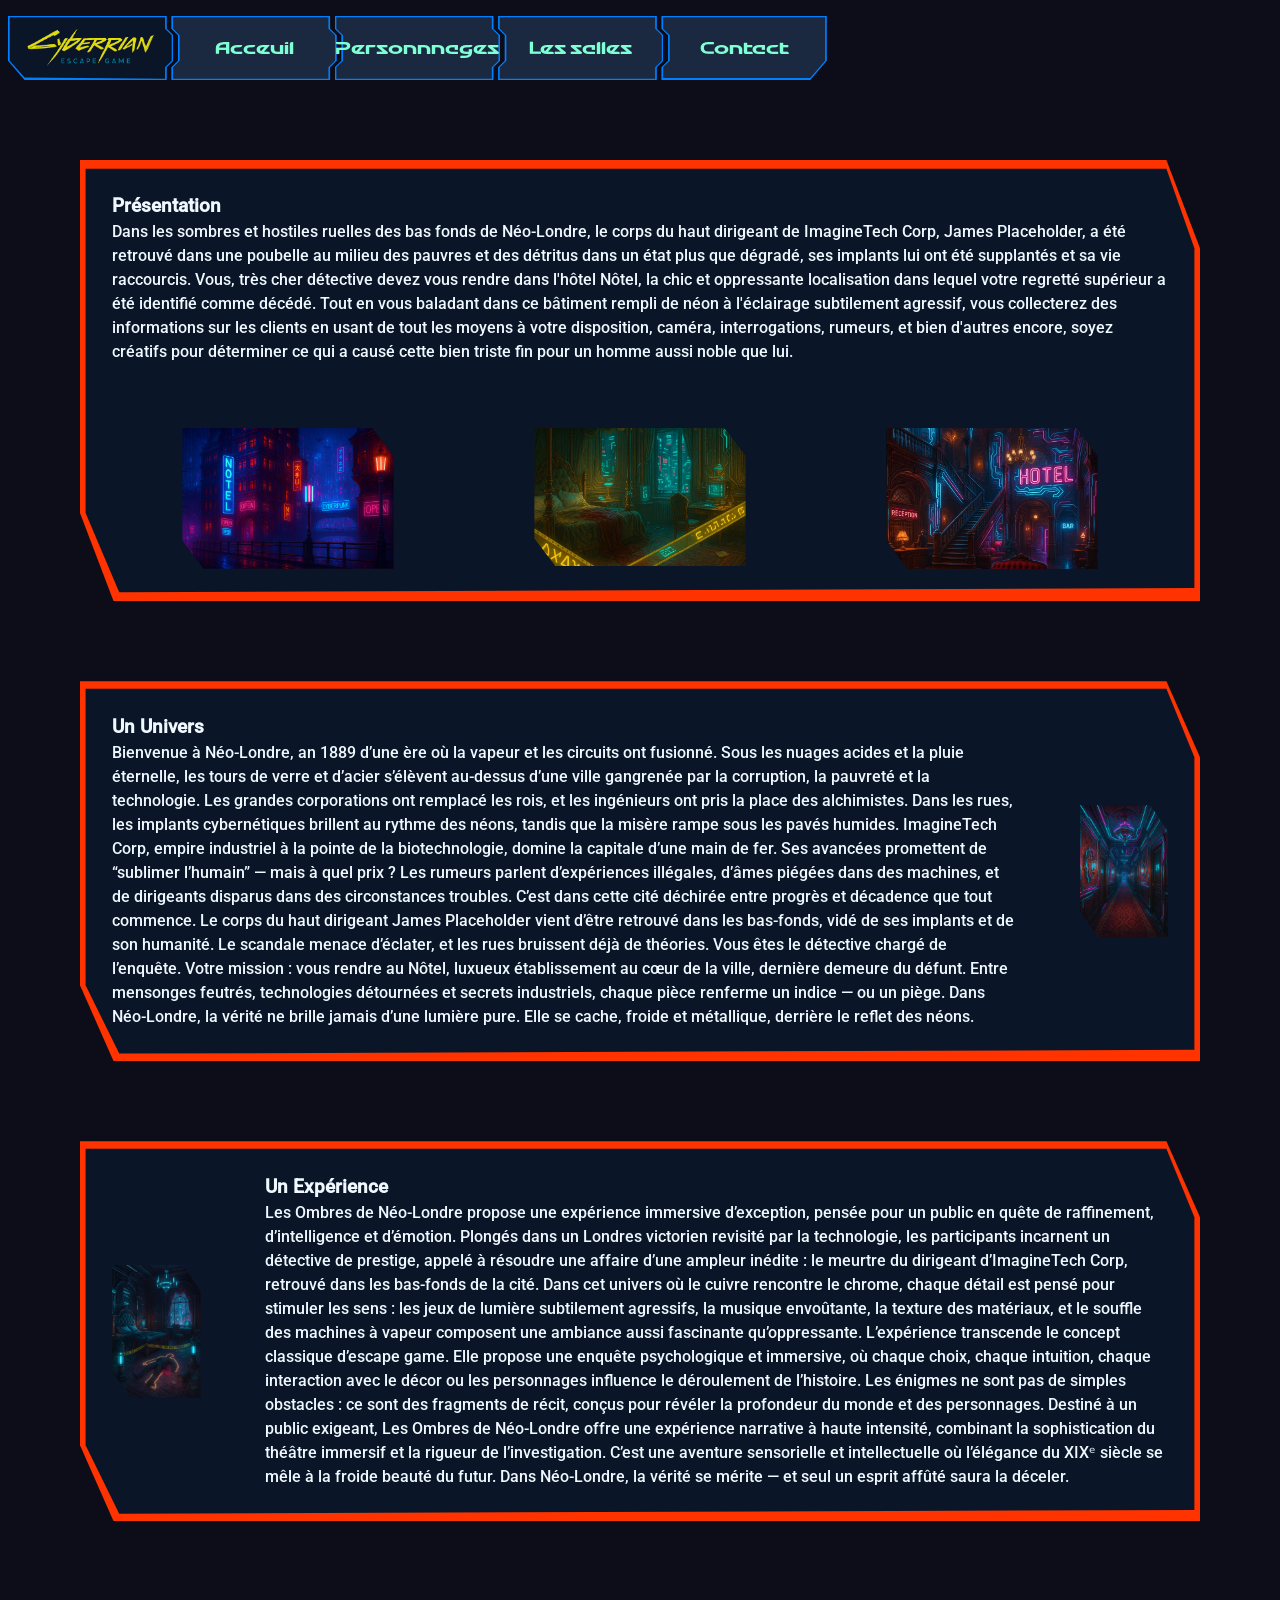
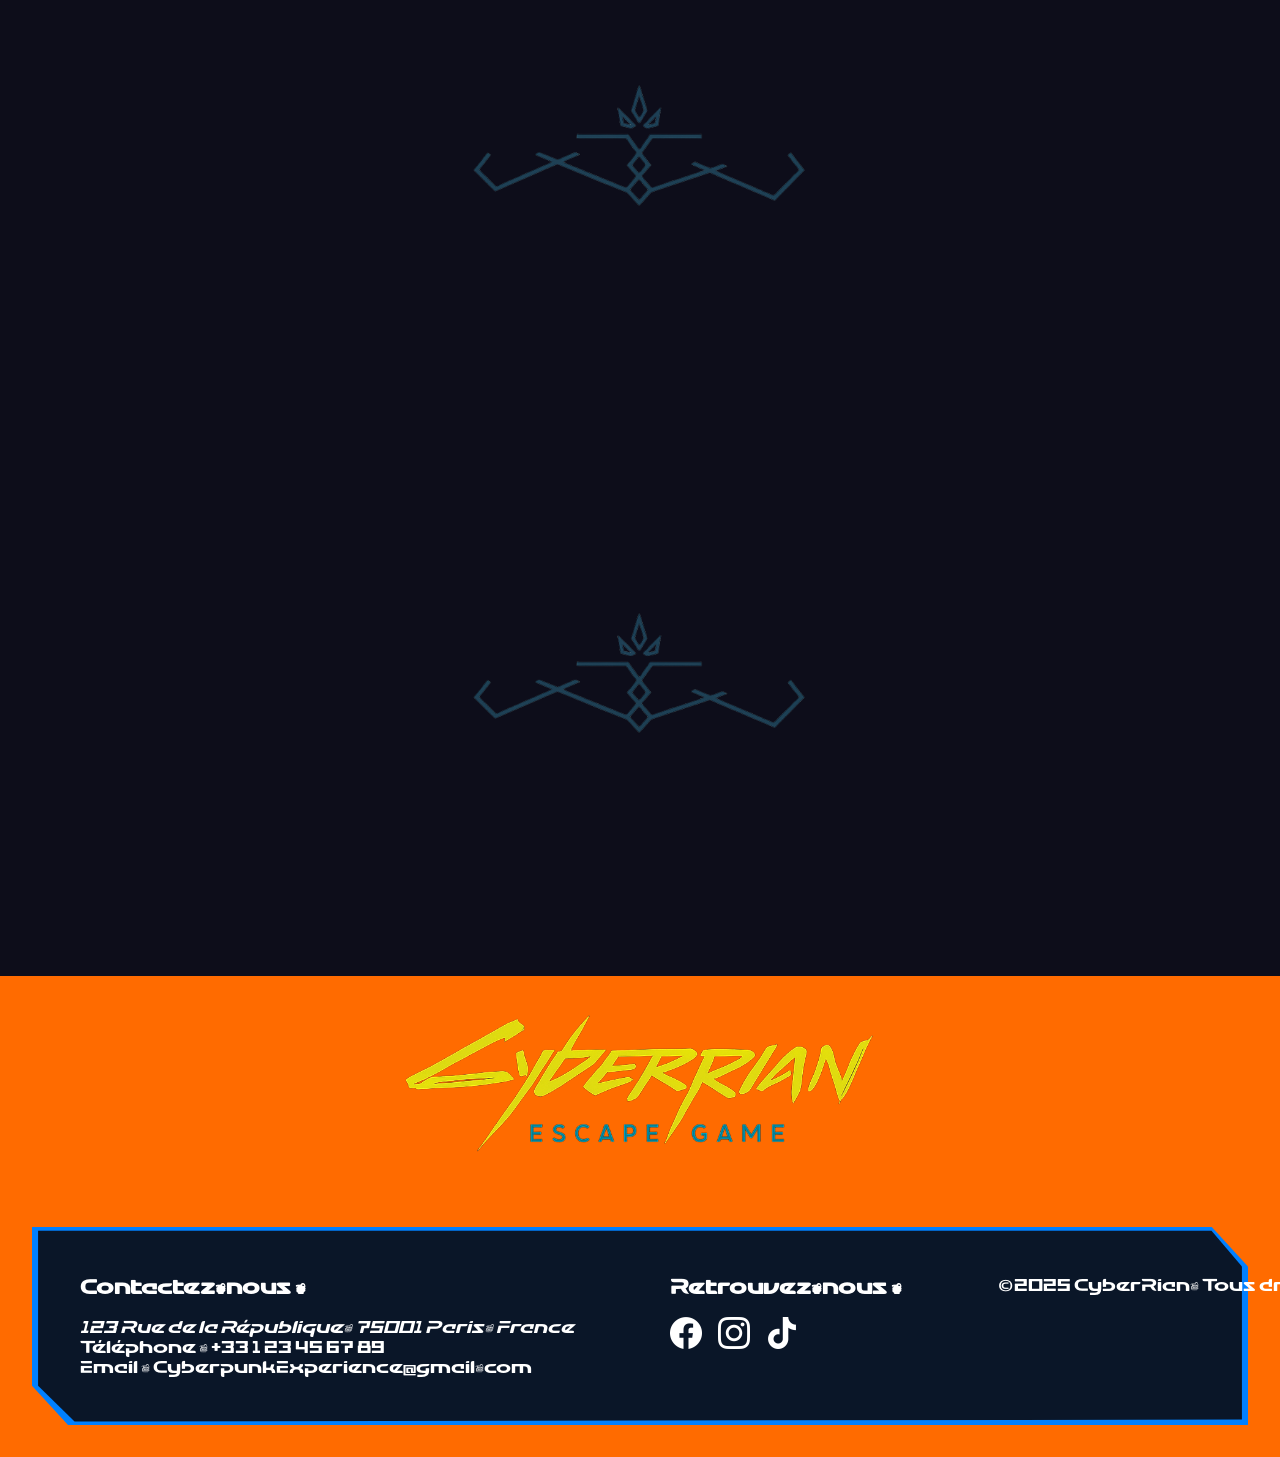
==== commit 81451c08: "Ajout séparateurs" ====
--- a/src/Acceuil.html
+++ b/src/Acceuil.html
@@ -131,18 +131,28 @@
                         Un Expérience
                     </h3>
                     <p>
-                        Les Ombres de Néo-Londre propose une expérience immersive d’exception, pensée pour un public en quête de raffinement, d’intelligence et d’émotion.
-                        Plongés dans un Londres victorien revisité par la technologie, les participants incarnent un détective de prestige, appelé à résoudre une affaire d’une ampleur inédite : le meurtre du dirigeant d’ImagineTech Corp, retrouvé dans les bas-fonds de la cité.
-
-                        Dans cet univers où le cuivre rencontre le chrome, chaque détail est pensé pour stimuler les sens :
-                        les jeux de lumière subtilement agressifs, la musique envoûtante, la texture des matériaux, et le souffle des machines à vapeur composent une ambiance aussi fascinante qu’oppressante.
-
+                        Les Ombres de Néo-Londre propose une expérience immersive d’exception, 
+                        pensée pour un public en quête de raffinement, d’intelligence et d’émotion.
+                        Plongés dans un Londres victorien revisité par la technologie, 
+                        les participants incarnent un détective de prestige, appelé à résoudre une 
+                        affaire d’une ampleur inédite : le meurtre du dirigeant d’ImagineTech Corp, 
+                        retrouvé dans les bas-fonds de la cité.
+                        Dans cet univers où le cuivre rencontre le chrome, chaque détail est pensé 
+                        pour stimuler les sens :
+                        les jeux de lumière subtilement agressifs, la musique envoûtante, 
+                        la texture des matériaux, et le souffle des machines à vapeur composent 
+                        une ambiance aussi fascinante qu’oppressante.
                         L’expérience transcende le concept classique d’escape game.
-                        Elle propose une enquête psychologique et immersive, où chaque choix, chaque intuition, chaque interaction avec le décor ou les personnages influence le déroulement de l’histoire. Les énigmes ne sont pas de simples obstacles : ce sont des fragments de récit, conçus pour révéler la profondeur du monde et des personnages.
-
-                        Destiné à un public exigeant, Les Ombres de Néo-Londre offre une expérience narrative à haute intensité, combinant la sophistication du théâtre immersif et la rigueur de l’investigation.
-                        C’est une aventure sensorielle et intellectuelle où l’élégance du XIXᵉ siècle se mêle à la froide beauté du futur.
-
+                        Elle propose une enquête psychologique et immersive, où chaque choix, 
+                        chaque intuition, chaque interaction avec le décor ou les personnages 
+                        influence le déroulement de l’histoire. Les énigmes ne sont pas de simples 
+                        obstacles : ce sont des fragments de récit, conçus pour révéler la profondeur 
+                        du monde et des personnages.
+                        Destiné à un public exigeant, Les Ombres de Néo-Londre offre une expérience 
+                        narrative à haute intensité, combinant la sophistication du théâtre immersif 
+                        et la rigueur de l’investigation.
+                        C’est une aventure sensorielle et intellectuelle où l’élégance du XIXᵉ siècle 
+                        se mêle à la froide beauté du futur.
                         Dans Néo-Londre, la vérité se mérite — et seul un esprit affûté saura la déceler.
                     </p>
                 </div>
@@ -150,9 +160,36 @@
 
         </Section>
 
+        <img src="images/separateur.png" alt="separateur" class="separateur">
+
         <Section class="section" id="section2">
+            <div class="container">
+                <article class="card">
+
+                </article>
+                <article class="card">
+
+                </article>
+                <article class="card">
+
+                </article>
+            </div>
+            <div class="container">
+                <article class="card">
+
+                </article>
+                <article class="card">
+
+                </article>
+                <article class="card">
+
+                </article>
+            </div>
             
         </Section>
+
+        <img src="images/separateur.png" alt="separateur" class="separateur">
+
 
         <Section class="section" id="section3">
             
--- a/src/css/style.css
+++ b/src/css/style.css
@@ -341,8 +341,11 @@
 
 main {
     margin: 5em;
-  flex: 1;
-  font-family: "textMain", "Arial", "sans-serif";
+    flex: 1;
+    font-family: "textMain", "Arial", "sans-serif";
+    display: flex;
+    flex-direction: column;
+    gap: 10em;
 }
 
 .section {
@@ -354,6 +357,14 @@
     gap: 5em;
 }
 
+.separateur {
+    display: block;
+    position: relative;
+    width: 30%;
+    height: auto;
+    margin: 0 auto;
+}
+
 
 
 /* --- Article 1 --- */
